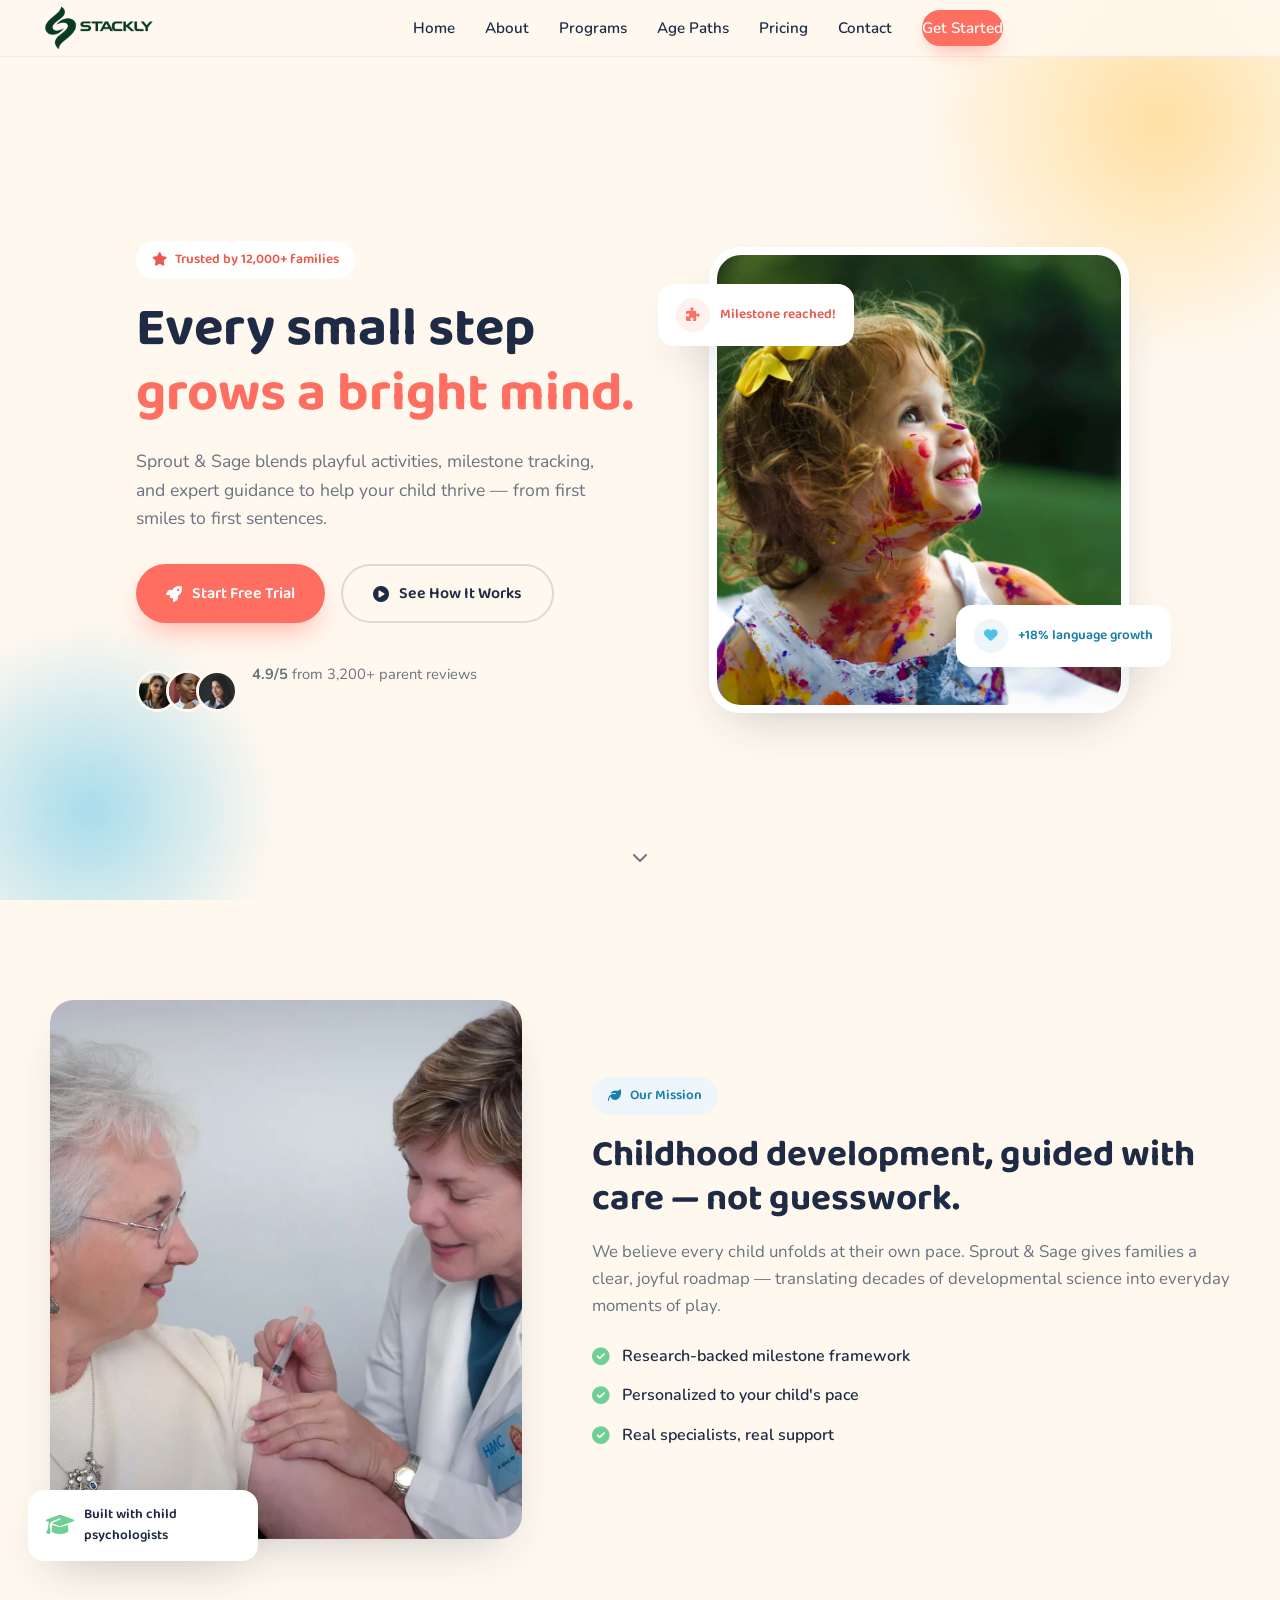
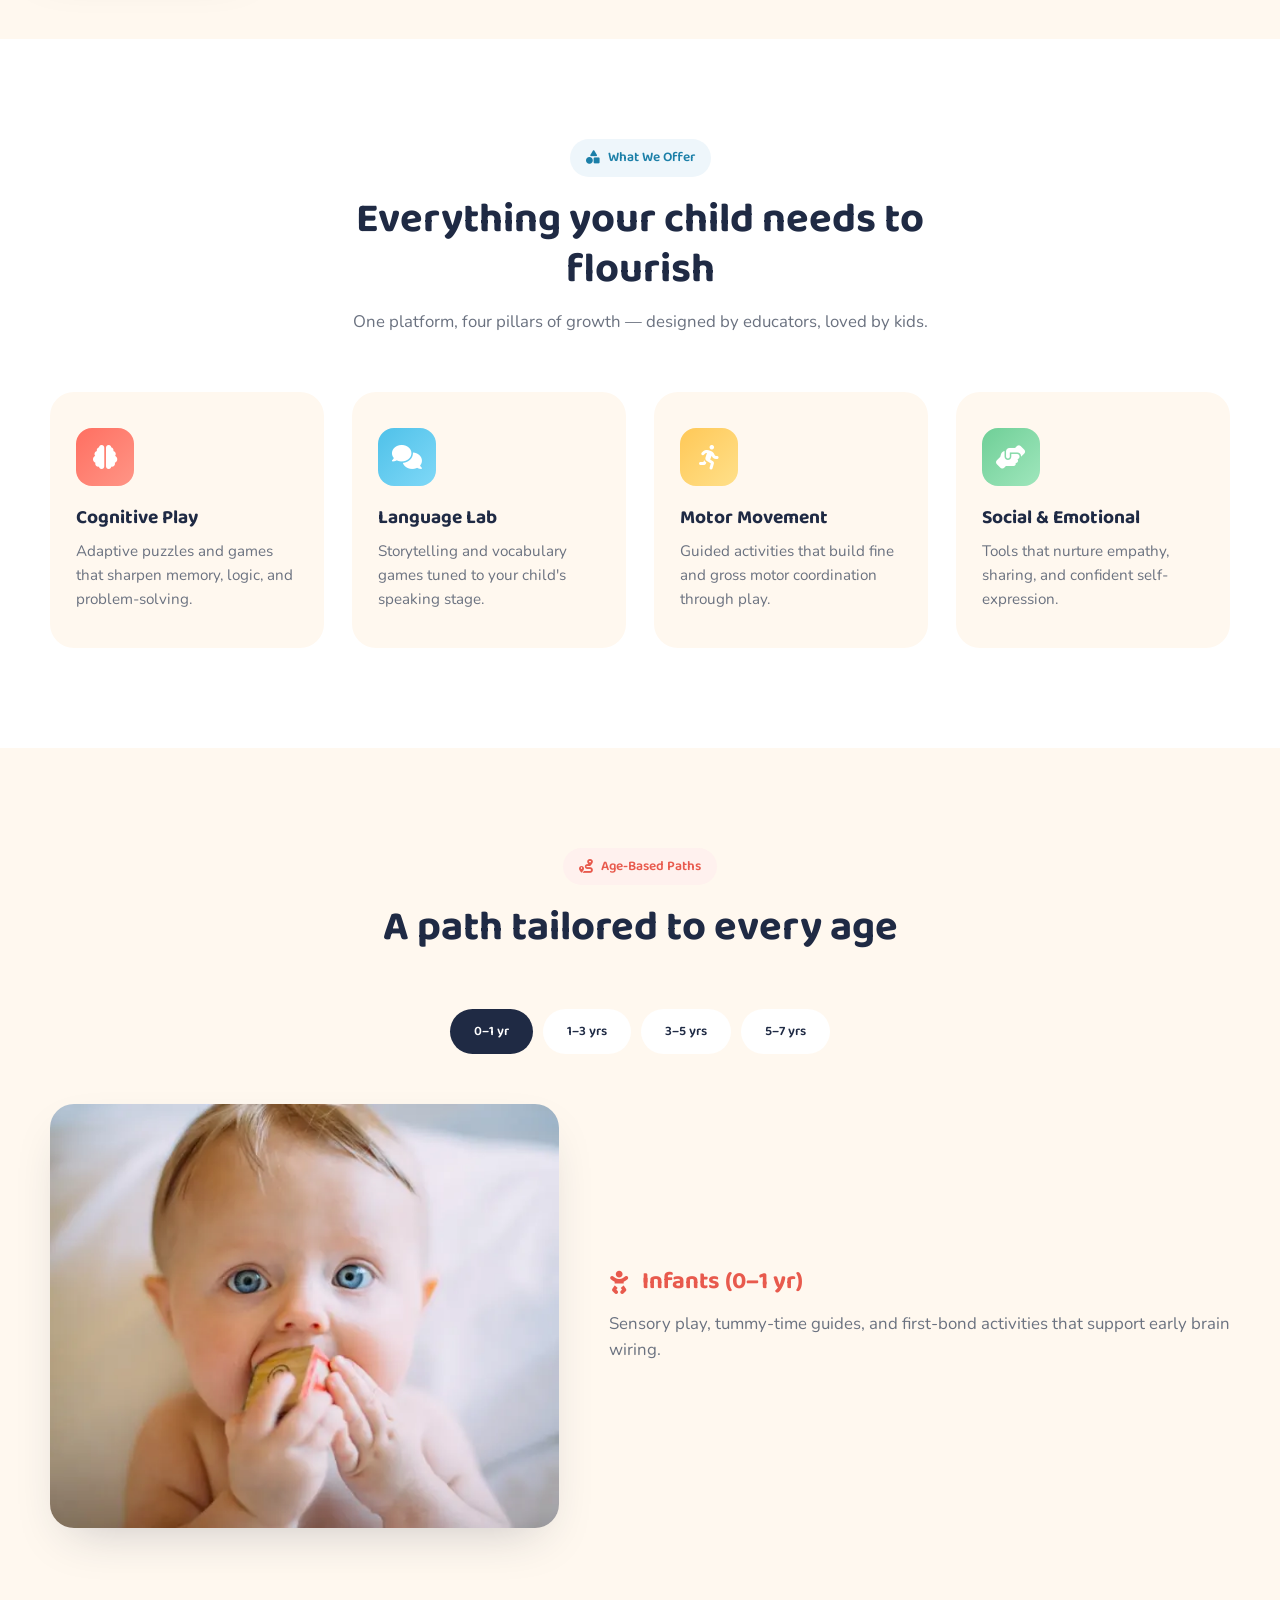
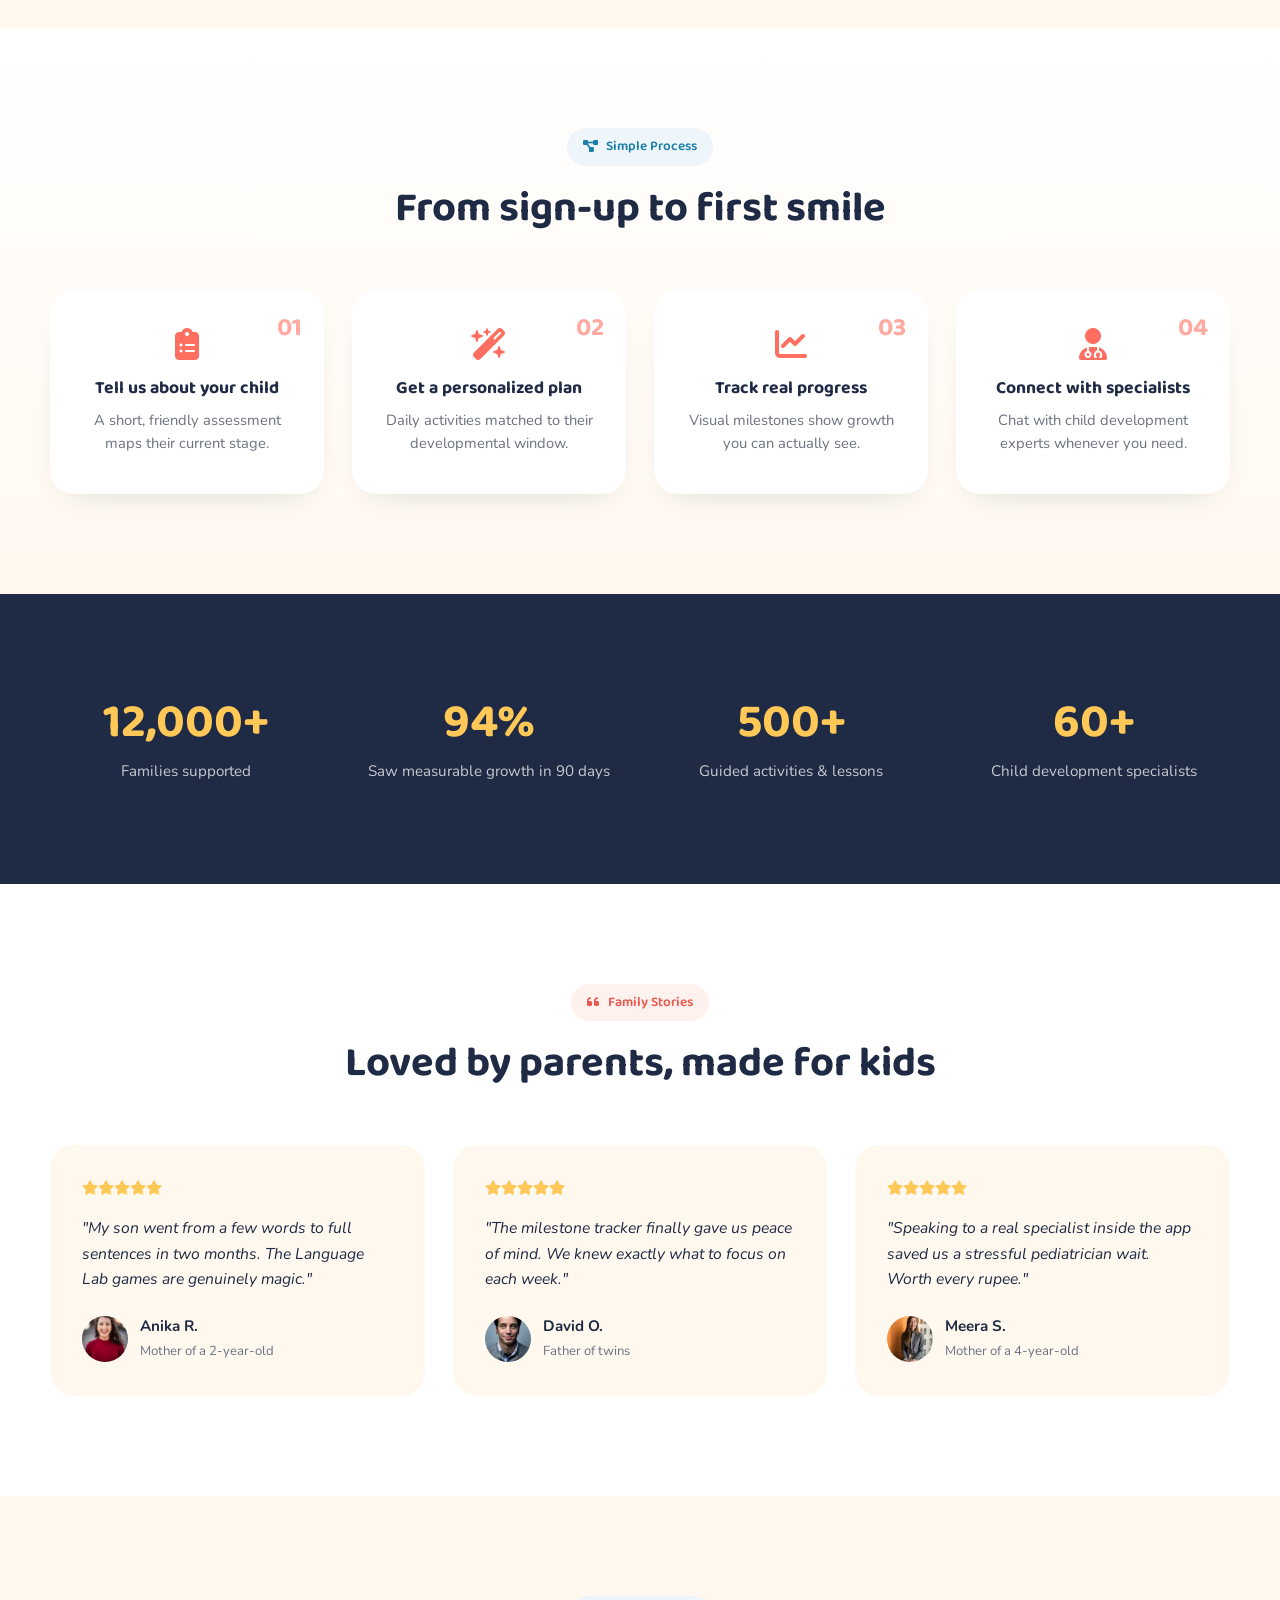
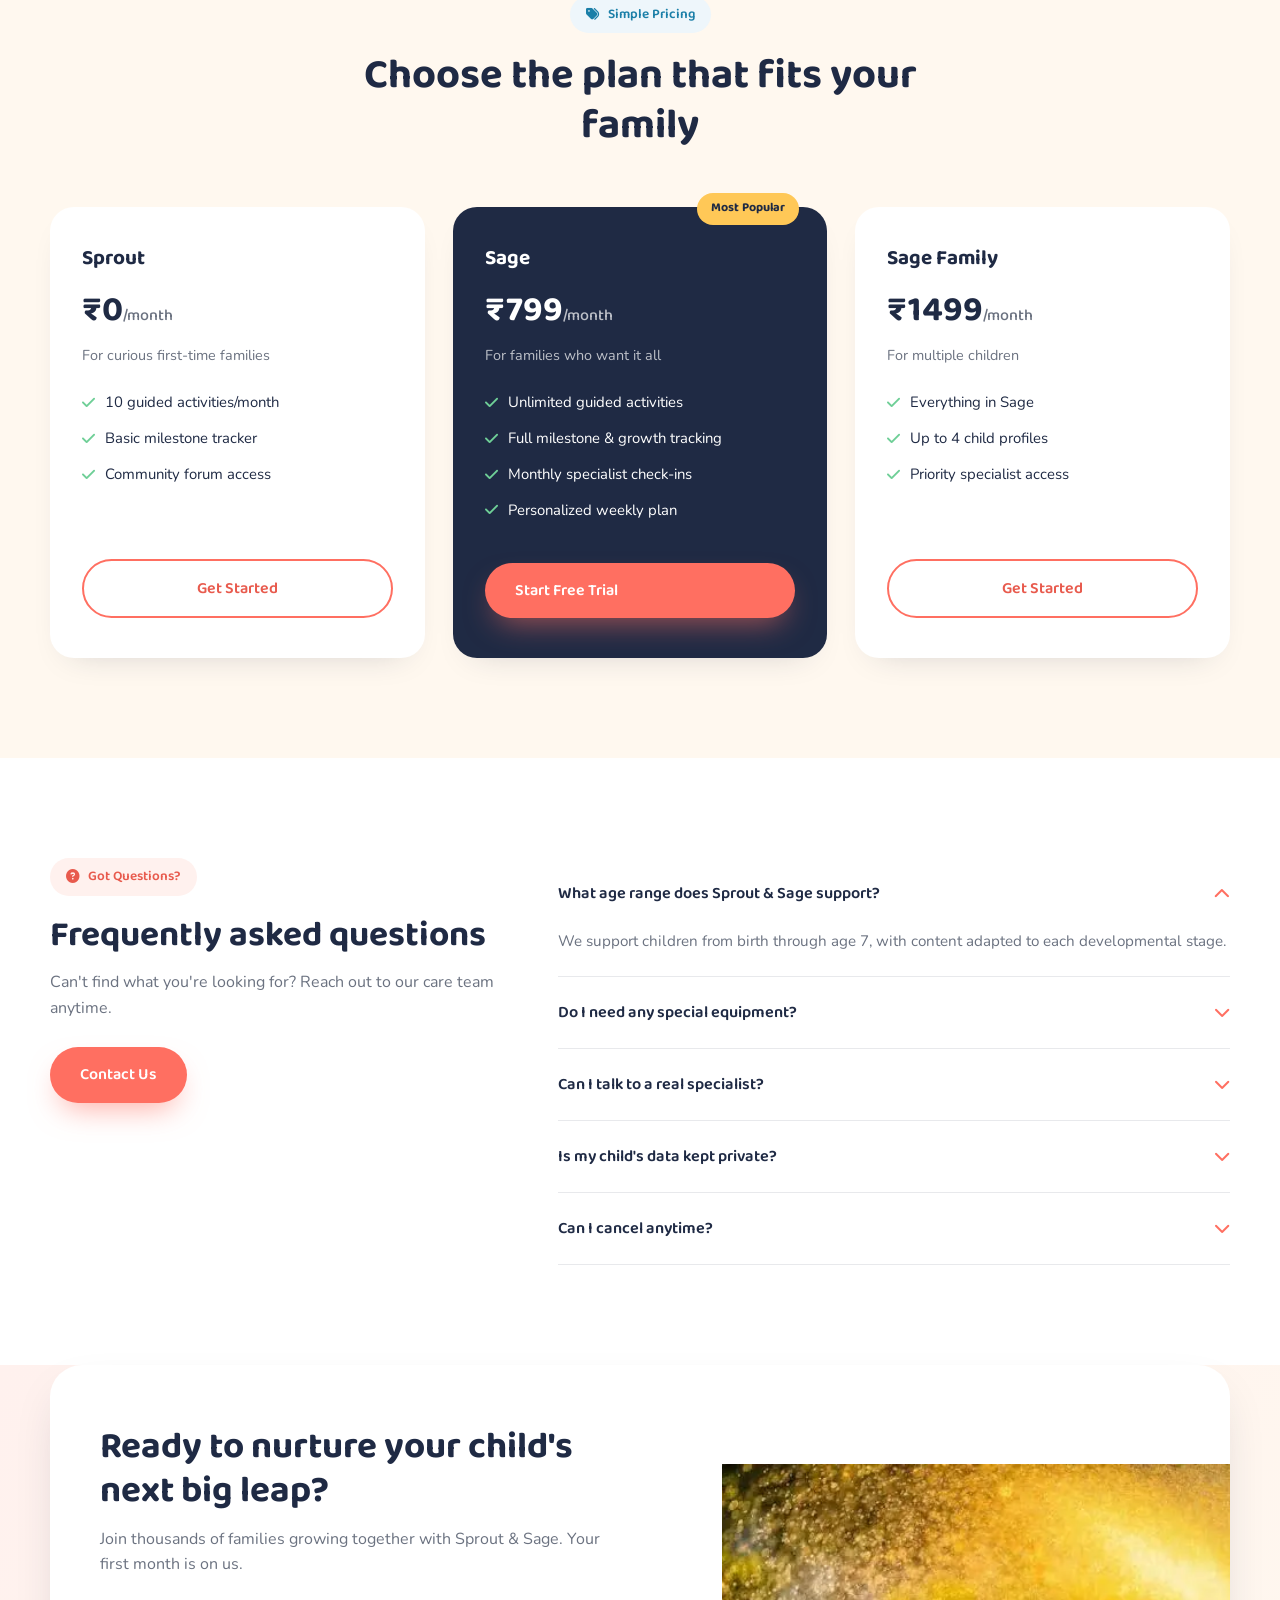
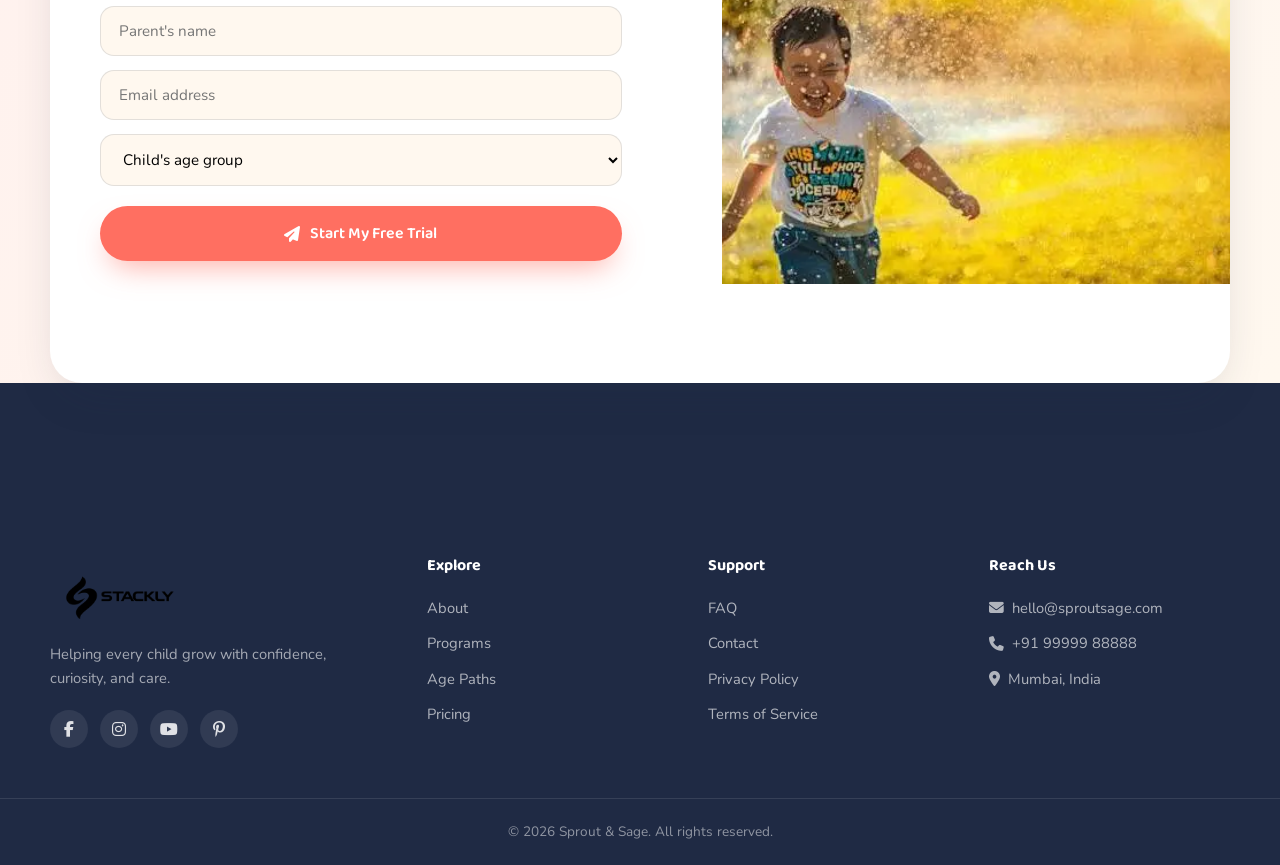
==== index.html @ f56e16c1 "first commit" ====
<!DOCTYPE html>
<html lang="en">
<head>
<meta charset="UTF-8">
<meta name="viewport" content="width=device-width, initial-scale=1.0">
<title>Sprout & Sage | Child Development Platform</title>
<link rel="preconnect" href="https://fonts.googleapis.com">
<link href="https://fonts.googleapis.com/css2?family=Baloo+2:wght@500;600;700;800&family=Nunito:wght@400;500;600;700;800&display=swap" rel="stylesheet">
<link rel="stylesheet" href="https://cdnjs.cloudflare.com/ajax/libs/font-awesome/6.5.1/css/all.min.css">
<link rel="stylesheet" href="style.css">
</head>
<body>

<!-- NAVBAR -->
<header class="navbar" id="navbar">
  <div class="nav-inner">
    <div class="logo">
        <a href="index.html">
            <img src="Assest/stacklylogo (1).webp" alt="Logo">
        </a>
    </div>
    <nav class="nav-links" id="navLinks">
        <a href="index.html">Home</a>
      <a href="about.html">About</a>
      <a href="programs.html">Programs</a>
      <a href="ages.html">Age Paths</a>
      <a href="pricing.html">Pricing</a>
      <a href="contact.html">Contact</a>
      <a href="login.html" class="nav-cta">Get Started</a>
    </nav>
    <button class="hamburger" id="hamburger" aria-label="Toggle menu">
      <span></span><span></span><span></span>
    </button>
  </div>
</header>

<!-- 1. HERO -->
<section class="hero" id="home">
  <div class="hero-blob blob-1"></div>
  <div class="hero-blob blob-2"></div>
  <div class="hero-inner">
    <div class="hero-text" data-animate="fade-up">
      <span class="eyebrow"><i class="fa-solid fa-star"></i> Trusted by 12,000+ families</span>
      <h1>Every small step <br><span class="highlight">grows a bright mind.</span></h1>
      <p>Sprout &amp; Sage blends playful activities, milestone tracking, and expert guidance to help your child thrive — from first smiles to first sentences.</p>
      <div class="hero-actions">
        <a href="contact.html" class="btn btn-primary"><i class="fa-solid fa-rocket"></i> Start Free Trial</a>
        <a href="#how" class="btn btn-ghost"><i class="fa-solid fa-circle-play"></i> See How It Works</a>
      </div>
      <div class="hero-trust">
        <div class="avatars">
          <img src="Assest/child2.webp" alt="Parent">
          <img src="Assest/child3.webp" alt="Parent">
          <img src="Assest/child4.webp" alt="Parent">
        </div>
        <p><strong>4.9/5</strong> from 3,200+ parent reviews</p>
      </div>
    </div>
    <div class="hero-media" data-animate="fade-in">
      <img src="Assest/child1.webp" alt="Child playing and learning" class="hero-img">
      <div class="floating-card card-1"><i class="fa-solid fa-puzzle-piece"></i><span>Milestone reached!</span></div>
      <div class="floating-card card-2"><i class="fa-solid fa-heart"></i><span>+18% language growth</span></div>
    </div>
  </div>
  <div class="scroll-cue"><i class="fa-solid fa-chevron-down"></i></div>
</section>

<!-- 2. ABOUT / MISSION -->
<section class="about" id="about">
  <div class="section-inner about-grid">
    <div class="about-media" data-animate="fade-right">
      <img src="Assest/child5.webp" alt="Caregiver reading with child">
      <div class="about-badge"><i class="fa-solid fa-graduation-cap"></i><span>Built with child psychologists</span></div>
    </div>
    <div class="about-text" data-animate="fade-left">
      <span class="eyebrow eyebrow-dark"><i class="fa-solid fa-leaf"></i> Our Mission</span>
      <h2>Childhood development, guided with care — not guesswork.</h2>
      <p>We believe every child unfolds at their own pace. Sprout &amp; Sage gives families a clear, joyful roadmap — translating decades of developmental science into everyday moments of play.</p>
      <ul class="check-list">
        <li><i class="fa-solid fa-circle-check"></i> Research-backed milestone framework</li>
        <li><i class="fa-solid fa-circle-check"></i> Personalized to your child's pace</li>
        <li><i class="fa-solid fa-circle-check"></i> Real specialists, real support</li>
      </ul>
    </div>
  </div>
</section>

<!-- 3. PROGRAMS / FEATURES -->
<section class="programs" id="programs">
  <div class="section-inner">
    <div class="section-head" data-animate="fade-up">
      <span class="eyebrow eyebrow-dark"><i class="fa-solid fa-shapes"></i> What We Offer</span>
      <h2>Everything your child needs to flourish</h2>
      <p>One platform, four pillars of growth — designed by educators, loved by kids.</p>
    </div>
    <div class="card-grid">
      <article class="feature-card" data-animate="fade-up" data-delay="0">
        <div class="feature-icon icon-coral"><i class="fa-solid fa-brain"></i></div>
        <h3>Cognitive Play</h3>
        <p>Adaptive puzzles and games that sharpen memory, logic, and problem-solving.</p>
      </article>
      <article class="feature-card" data-animate="fade-up" data-delay="1">
        <div class="feature-icon icon-sky"><i class="fa-solid fa-comments"></i></div>
        <h3>Language Lab</h3>
        <p>Storytelling and vocabulary games tuned to your child's speaking stage.</p>
      </article>
      <article class="feature-card" data-animate="fade-up" data-delay="2">
        <div class="feature-icon icon-sun"><i class="fa-solid fa-person-running"></i></div>
        <h3>Motor Movement</h3>
        <p>Guided activities that build fine and gross motor coordination through play.</p>
      </article>
      <article class="feature-card" data-animate="fade-up" data-delay="3">
        <div class="feature-icon icon-mint"><i class="fa-solid fa-handshake-angle"></i></div>
        <h3>Social &amp; Emotional</h3>
        <p>Tools that nurture empathy, sharing, and confident self-expression.</p>
      </article>
    </div>
  </div>
</section>

<!-- 4. AGE PATHS -->
<section class="ages" id="ages">
  <div class="section-inner">
    <div class="section-head" data-animate="fade-up">
      <span class="eyebrow"><i class="fa-solid fa-route"></i> Age-Based Paths</span>
      <h2>A path tailored to every age</h2>
    </div>
    <div class="age-tabs" data-animate="fade-up">
      <button class="age-tab active" data-target="age-1">0–1 yr</button>
      <button class="age-tab" data-target="age-2">1–3 yrs</button>
      <button class="age-tab" data-target="age-3">3–5 yrs</button>
      <button class="age-tab" data-target="age-4">5–7 yrs</button>
    </div>
    <div class="age-panels">
      <div class="age-panel active" id="age-1">
        <img src="Assest/child6.webp" alt="Infant">
        <div>
          <h3><i class="fa-solid fa-baby"></i> Infants (0–1 yr)</h3>
          <p>Sensory play, tummy-time guides, and first-bond activities that support early brain wiring.</p>
        </div>
      </div>
      <div class="age-panel" id="age-2">
        <img src="Assest/child7.webp" alt="Toddler">
        <div>
          <h3><i class="fa-solid fa-shoe-prints"></i> Toddlers (1–3 yrs)</h3>
          <p>Walking, talking, and tantrum-friendly routines that build independence safely.</p>
        </div>
      </div>
      <div class="age-panel" id="age-3">
        <img src="Assest/child8.webp" alt="Preschooler">
        <div>
          <h3><i class="fa-solid fa-palette"></i> Preschool (3–5 yrs)</h3>
          <p>Imagination-driven lessons in counting, letters, and cooperative play.</p>
        </div>
      </div>
      <div class="age-panel" id="age-4">
        <img src="Assest/child9.webp" alt="School age child">
        <div>
          <h3><i class="fa-solid fa-book-open"></i> Early School (5–7 yrs)</h3>
          <p>Reading fluency, early science curiosity, and confident classroom habits.</p>
        </div>
      </div>
    </div>
  </div>
</section>

<!-- 5. HOW IT WORKS -->
<section class="how" id="how">
  <div class="section-inner">
    <div class="section-head" data-animate="fade-up">
      <span class="eyebrow eyebrow-dark"><i class="fa-solid fa-diagram-project"></i> Simple Process</span>
      <h2>From sign-up to first smile</h2>
    </div>
    <div class="steps">
      <div class="step" data-animate="fade-up" data-delay="0">
        <div class="step-num">01</div>
        <i class="fa-solid fa-clipboard-list step-icon"></i>
        <h3>Tell us about your child</h3>
        <p>A short, friendly assessment maps their current stage.</p>
      </div>
      <div class="step" data-animate="fade-up" data-delay="1">
        <div class="step-num">02</div>
        <i class="fa-solid fa-wand-magic-sparkles step-icon"></i>
        <h3>Get a personalized plan</h3>
        <p>Daily activities matched to their developmental window.</p>
      </div>
      <div class="step" data-animate="fade-up" data-delay="2">
        <div class="step-num">03</div>
        <i class="fa-solid fa-chart-line step-icon"></i>
        <h3>Track real progress</h3>
        <p>Visual milestones show growth you can actually see.</p>
      </div>
      <div class="step" data-animate="fade-up" data-delay="3">
        <div class="step-num">04</div>
        <i class="fa-solid fa-user-doctor step-icon"></i>
        <h3>Connect with specialists</h3>
        <p>Chat with child development experts whenever you need.</p>
      </div>
    </div>
  </div>
</section>

<!-- 6. STATS / IMPACT -->
<section class="stats" id="stats">
  <div class="section-inner stats-grid">
    <div class="stat" data-animate="fade-up" data-delay="0">
      <h3><span class="counter" data-count="12000">0</span>+</h3>
      <p>Families supported</p>
    </div>
    <div class="stat" data-animate="fade-up" data-delay="1">
      <h3><span class="counter" data-count="94">0</span>%</h3>
      <p>Saw measurable growth in 90 days</p>
    </div>
    <div class="stat" data-animate="fade-up" data-delay="2">
      <h3><span class="counter" data-count="500">0</span>+</h3>
      <p>Guided activities &amp; lessons</p>
    </div>
    <div class="stat" data-animate="fade-up" data-delay="3">
      <h3><span class="counter" data-count="60">0</span>+</h3>
      <p>Child development specialists</p>
    </div>
  </div>
</section>

<!-- 7. TESTIMONIALS -->
<section class="stories" id="stories">
  <div class="section-inner">
    <div class="section-head" data-animate="fade-up">
      <span class="eyebrow"><i class="fa-solid fa-quote-left"></i> Family Stories</span>
      <h2>Loved by parents, made for kids</h2>
    </div>
    <div class="testimonial-track" data-animate="fade-up">
      <article class="testimonial">
        <div class="stars"><i class="fa-solid fa-star"></i><i class="fa-solid fa-star"></i><i class="fa-solid fa-star"></i><i class="fa-solid fa-star"></i><i class="fa-solid fa-star"></i></div>
        <p>"My son went from a few words to full sentences in two months. The Language Lab games are genuinely magic."</p>
        <div class="testimonial-person">
          <img src="Assest/shop14.webp" alt="Parent">
          <div><strong>Anika R.</strong><span>Mother of a 2-year-old</span></div>
        </div>
      </article>
      <article class="testimonial">
        <div class="stars"><i class="fa-solid fa-star"></i><i class="fa-solid fa-star"></i><i class="fa-solid fa-star"></i><i class="fa-solid fa-star"></i><i class="fa-solid fa-star"></i></div>
        <p>"The milestone tracker finally gave us peace of mind. We knew exactly what to focus on each week."</p>
        <div class="testimonial-person">
          <img src="Assest/shop15.webp" alt="Parent">
          <div><strong>David O.</strong><span>Father of twins</span></div>
        </div>
      </article>
      <article class="testimonial">
        <div class="stars"><i class="fa-solid fa-star"></i><i class="fa-solid fa-star"></i><i class="fa-solid fa-star"></i><i class="fa-solid fa-star"></i><i class="fa-solid fa-star"></i></div>
        <p>"Speaking to a real specialist inside the app saved us a stressful pediatrician wait. Worth every rupee."</p>
        <div class="testimonial-person">
          <img src="Assest/shop25.webp" alt="Parent">
          <div><strong>Meera S.</strong><span>Mother of a 4-year-old</span></div>
        </div>
      </article>
    </div>
  </div>
</section>

<!-- 8. PRICING -->
<section class="pricing" id="pricing">
  <div class="section-inner">
    <div class="section-head" data-animate="fade-up">
      <span class="eyebrow eyebrow-dark"><i class="fa-solid fa-tags"></i> Simple Pricing</span>
      <h2>Choose the plan that fits your family</h2>
    </div>
    <div class="price-grid">
      <div class="price-card" data-animate="fade-up" data-delay="0">
        <h3>Sprout</h3>
        <p class="price">₹0<span>/month</span></p>
        <p class="price-sub">For curious first-time families</p>
        <ul>
          <li><i class="fa-solid fa-check"></i> 10 guided activities/month</li>
          <li><i class="fa-solid fa-check"></i> Basic milestone tracker</li>
          <li><i class="fa-solid fa-check"></i> Community forum access</li>
        </ul>
        <a href="pricing.html" class="btn btn-outline">Get Started</a>
      </div>
      <div class="price-card featured" data-animate="fade-up" data-delay="1">
        <span class="price-tag">Most Popular</span>
        <h3>Sage</h3>
        <p class="price">₹799<span>/month</span></p>
        <p class="price-sub">For families who want it all</p>
        <ul>
          <li><i class="fa-solid fa-check"></i> Unlimited guided activities</li>
          <li><i class="fa-solid fa-check"></i> Full milestone &amp; growth tracking</li>
          <li><i class="fa-solid fa-check"></i> Monthly specialist check-ins</li>
          <li><i class="fa-solid fa-check"></i> Personalized weekly plan</li>
        </ul>
        <a href="pricing.html" class="btn btn-primary">Start Free Trial</a>
      </div>
      <div class="price-card" data-animate="fade-up" data-delay="2">
        <h3>Sage Family</h3>
        <p class="price">₹1499<span>/month</span></p>
        <p class="price-sub">For multiple children</p>
        <ul>
          <li><i class="fa-solid fa-check"></i> Everything in Sage</li>
          <li><i class="fa-solid fa-check"></i> Up to 4 child profiles</li>
          <li><i class="fa-solid fa-check"></i> Priority specialist access</li>
        </ul>
        <a href="pricing.html" class="btn btn-outline">Get Started</a>
      </div>
    </div>
  </div>
</section>

<!-- 9. FAQ -->
<section class="faq" id="faq">
  <div class="section-inner faq-grid">
    <div class="faq-head" data-animate="fade-right">
      <span class="eyebrow"><i class="fa-solid fa-circle-question"></i> Got Questions?</span>
      <h2>Frequently asked questions</h2>
      <p>Can't find what you're looking for? Reach out to our care team anytime.</p>
      <a href="contact.html" class="btn btn-primary">Contact Us</a>
    </div>
    <div class="faq-list" data-animate="fade-left">
      <div class="faq-item active">
        <button class="faq-q">What age range does Sprout &amp; Sage support? <i class="fa-solid fa-chevron-down"></i></button>
        <div class="faq-a"><p>We support children from birth through age 7, with content adapted to each developmental stage.</p></div>
      </div>
      <div class="faq-item">
        <button class="faq-q">Do I need any special equipment? <i class="fa-solid fa-chevron-down"></i></button>
        <div class="faq-a"><p>No. Most activities use everyday household items, with simple instructions provided in-app.</p></div>
      </div>
      <div class="faq-item">
        <button class="faq-q">Can I talk to a real specialist? <i class="fa-solid fa-chevron-down"></i></button>
        <div class="faq-a"><p>Yes — Sage and Sage Family plans include scheduled video check-ins with certified child development specialists.</p></div>
      </div>
      <div class="faq-item">
        <button class="faq-q">Is my child's data kept private? <i class="fa-solid fa-chevron-down"></i></button>
        <div class="faq-a"><p>Absolutely. We never sell data, and all profiles are encrypted and visible only to you.</p></div>
      </div>
      <div class="faq-item">
        <button class="faq-q">Can I cancel anytime? <i class="fa-solid fa-chevron-down"></i></button>
        <div class="faq-a"><p>Yes, plans are month-to-month with no lock-in — cancel in two clicks from your account settings.</p></div>
      </div>
    </div>
  </div>
</section>

<!-- 10. CTA / CONTACT -->
<section class="contact" id="contact">
  <div class="section-inner contact-box" data-animate="fade-up">
    <div class="contact-text">
      <h2>Ready to nurture your child's next big leap?</h2>
      <p>Join thousands of families growing together with Sprout &amp; Sage. Your first month is on us.</p>
      <form class="contact-form" id="contactForm">
        <input type="text" placeholder="Parent's name" required>
        <input type="email" placeholder="Email address" required>
        <select>
          <option>Child's age group</option>
          <option>0–1 year</option>
          <option>1–3 years</option>
          <option>3–5 years</option>
          <option>5–7 years</option>
        </select>
        <button type="submit" class="btn btn-primary"><i class="fa-solid fa-paper-plane"></i> Start My Free Trial</button>
      </form>
      <p class="form-note" id="formNote"></p>
    </div>
    <div class="contact-media">
      <img src="Assest/child10.webp" alt="Happy child">
    </div>
  </div>
</section>

<!-- FOOTER -->
<footer class="footer">
  <div class="section-inner footer-grid">
    <div class="footer-brand">
<div class="logo1">
        <a href="index.html">
            <img src="Assest/stacklylogo (1).webp" alt="Logo1">
        </a>
    </div>
        <p>Helping every child grow with confidence, curiosity, and care.</p>
      <div class="socials">
        <a href="404.html"><i class="fa-brands fa-facebook-f"></i></a>
        <a href="404.html"><i class="fa-brands fa-instagram"></i></a>
        <a href="404.html"><i class="fa-brands fa-youtube"></i></a>
        <a href="404.html"><i class="fa-brands fa-pinterest-p"></i></a>
      </div>
    </div>
    <div class="footer-col">
      <h4>Explore</h4>
      <a href="about.html">About</a>
      <a href="programs.html">Programs</a>
      <a href="ages.html">Age Paths</a>
      <a href="pricing.html">Pricing</a>
    </div>
    <div class="footer-col">
      <h4>Support</h4>
      <a href="contact.html">FAQ</a>
      <a href="contact.html">Contact</a>
      <a href="contact.html">Privacy Policy</a>
      <a href="contact.html">Terms of Service</a>
    </div>
    <div class="footer-col">
      <h4>Reach Us</h4>
      <a href="#"><i class="fa-solid fa-envelope"></i> hello@sproutsage.com</a>
      <a href="#"><i class="fa-solid fa-phone"></i> +91 99999 88888</a>
      <a href="#"><i class="fa-solid fa-location-dot"></i> Mumbai, India</a>
    </div>
  </div>
  <div class="footer-bottom">
    <p>&copy; 2026 Sprout &amp; Sage. All rights reserved.</p>
  </div>
</footer>

<button class="back-to-top" id="backToTop" aria-label="Back to top"><i class="fa-solid fa-arrow-up"></i></button>

<script src="script.js"></script>
</body>
</html>
---- style.css ----
/* ============ TOKENS ============ */
:root{
  --cream:#FFF8EF;
  --navy:#1F2A44;
  --coral:#FF6F61;
  --coral-dark:#E85A4D;
  --sky:#4FC1E9;
  --sun:#FFC857;
  --mint:#6FCF97;
  --white:#ffffff;
  --gray:#6B7280;
  --radius:24px;
  --shadow:0 20px 50px -20px rgba(31,42,68,0.25);
  --ff-display:'Baloo 2', sans-serif;
  --ff-body:'Nunito', sans-serif;
}

*{margin:0;padding:0;box-sizing:border-box;}
html{scroll-behavior:smooth;}
body{
  font-family:var(--ff-body);
  color:var(--navy);
  background:var(--cream);
  overflow-x:hidden;
  line-height:1.6;
}
img{max-width:100%;display:block;}
a{text-decoration:none;color:inherit;}
ul{list-style:none;}
button{font-family:inherit;cursor:pointer;border:none;background:none;}

@media (prefers-reduced-motion: reduce){
  *{animation-duration:0.01ms !important; transition-duration:0.01ms !important;}
}

h1,h2,h3{font-family:var(--ff-display);line-height:1.2;}
.section-inner{max-width:1180px;margin:0 auto;padding:100px 0px;}

.eyebrow{
  display:inline-flex;align-items:center;gap:8px;
  font-family:var(--ff-display);font-weight:600;font-size:0.85rem;
  color:var(--coral-dark);background:#FFF1EE;
  padding:8px 16px;border-radius:50px;margin-bottom:18px;
}
.eyebrow-dark{background:#EEF6FB;color:#1B7FA8;}

.section-head{max-width:640px;margin:0 auto 56px;text-align:center;}
.section-head h2{font-size:clamp(1.8rem,3.5vw,2.6rem);margin-bottom:14px;}
.section-head p{color:var(--gray);font-size:1.05rem;}

/* ============ BUTTONS ============ */
.btn{
  display:inline-flex;align-items:center;gap:10px;
  font-family:var(--ff-display);font-weight:600;font-size:1rem;
  padding:15px 30px;border-radius:50px;
  transition:transform .35s cubic-bezier(.34,1.56,.64,1), box-shadow .35s ease, background .3s ease;
  white-space:nowrap;
}
.btn-primary{background:var(--coral);color:#fff;box-shadow:0 14px 30px -10px rgba(255,111,97,0.6);}
.btn-primary:hover{transform:translateY(-4px) scale(1.03);box-shadow:0 18px 36px -8px rgba(255,111,97,0.7);}
.btn-ghost{background:transparent;color:var(--navy);border:2px solid rgba(31,42,68,0.15);}
.btn-ghost:hover{border-color:var(--navy);transform:translateY(-4px);}
.btn-outline{display:flex;justify-content:center;background:transparent;border:2px solid var(--coral);color:var(--coral-dark);width:100%;margin-top:10px;}
.btn-outline:hover{background:var(--coral);color:#fff;transform:translateY(-3px);}

/* ============ NAVBAR ============ */
.navbar{
  position:fixed;top:0;left:0;right:0;z-index:1000;
  background:rgba(255,248,239,0.85);backdrop-filter:blur(14px);
  border-bottom:1px solid rgba(31,42,68,0.06);
  transition:box-shadow .3s ease;
}
.navbar.scrolled{box-shadow:0 10px 30px -20px rgba(31,42,68,0.4);}
.nav-inner{
  max-width:1320px;margin:0 auto;padding:8px 32px;
  display:grid;grid-template-columns:auto 1fr auto;align-items:center;gap:24px;
}
.logo{display:flex;align-items:center;height: 40px;}
.logo img{
height: 90px;
  max-width:220px;
  width:auto;
  object-fit:contain;
  transition:transform .35s var(--ease);
  /* Recolors the logo toward the brand forest green (#1F3A2E) so it's visible on the cream background */
  filter:brightness(0) saturate(100%) invert(14%) sepia(43%) saturate(1196%) hue-rotate(108deg) brightness(94%) contrast(94%);
}
.logo a{display:inline-flex;align-items:center;}
.logo:hover img{transform:scale(1.06);}


.nav-links{display:flex;align-items:center;justify-content:center;gap:30px;justify-self:center;}
.nav-links a{
  font-weight:600;font-size:0.95rem;color:var(--navy);position:relative;padding:6px 0;
  transition:color .25s ease;
}
.nav-links a:not(.nav-cta)::after{
  content:'';position:absolute;left:0;bottom:0;height:2px;width:0;background:var(--coral);
  transition:width .3s ease;
}
.nav-links a:not(.nav-cta):hover::after{width:100%;}
.nav-links a:not(.nav-cta):hover{color:var(--coral-dark);}
.nav-cta{background:var(--coral);color:#fff !important;padding:10px 22px;border-radius:50px;
  box-shadow:0 10px 20px -8px rgba(255,111,97,0.6); transition:transform .3s ease;}
.nav-cta:hover{transform:translateY(-3px);}

.hamburger{display:none;flex-direction:column;gap:5px;width:32px;z-index:1001;}
.hamburger span{display:block;height:3px;width:100%;background:var(--navy);border-radius:3px;transition:all .35s ease;}
.hamburger.active span:nth-child(1){transform:translateY(8px) rotate(45deg);}
.hamburger.active span:nth-child(2){opacity:0;}
.hamburger.active span:nth-child(3){transform:translateY(-8px) rotate(-45deg);}

/* ============ HERO ============ */
.hero{
  position:relative;min-height:100vh;display:flex;align-items:center;
  padding:140px 32px 80px;overflow:hidden;
}
.hero-blob{
  position:absolute;border-radius:50%;filter:blur(10px);opacity:.5;z-index:0;
  animation:float 9s ease-in-out infinite;
}
.blob-1{width:480px;height:480px;background:radial-gradient(circle,var(--sun),transparent 70%);top:-120px;right:-120px;}
.blob-2{width:380px;height:380px;background:radial-gradient(circle,var(--sky),transparent 70%);bottom:-100px;left:-100px;animation-delay:-4s;}
@keyframes float{0%,100%{transform:translateY(0) translateX(0);}50%{transform:translateY(-30px) translateX(20px);}}

.hero-inner{
  max-width:1180px;margin:0 auto;position:relative;z-index:1;
  display:grid;grid-template-columns:1.05fr 0.95fr;gap:60px;align-items:center;
}
.hero-text .eyebrow{background:#fff;box-shadow:var(--shadow);}
.hero-text h1{font-size:clamp(2.3rem,5vw,3.4rem);margin-bottom:20px;color:var(--navy);}
.hero-text .highlight{color:var(--coral);position:relative;}
.hero-text p{font-size:1.1rem;color:var(--gray);max-width:480px;margin-bottom:32px;}
.hero-actions{display:flex;gap:16px;flex-wrap:wrap;margin-bottom:40px;}

.hero-trust{display:flex;align-items:center;gap:14px;}
.avatars{display:flex;}
.avatars img{
  width:42px;height:42px;border-radius:50%;border:3px solid var(--cream);
  object-fit:cover;margin-left:-12px;
}
.avatars img:first-child{margin-left:0;}
.hero-trust p{font-size:0.92rem;color:var(--gray);}

.hero-media{position:relative;display:flex;justify-content:center;}
.hero-img{
  width:100%;max-width:420px;aspect-ratio:9/10;object-fit:cover;
  border-radius:32px; box-shadow:var(--shadow);
  border:8px solid #fff;
}
.floating-card{
  position:absolute;background:#fff;padding:14px 18px;border-radius:16px;
  box-shadow:var(--shadow);display:flex;align-items:center;gap:10px;
  font-family:var(--ff-display);font-weight:600;font-size:0.85rem;
  animation:floatCard 5s ease-in-out infinite;
}
.card-1{top:8%;left:-8%;color:var(--coral-dark);}
.card-1 i{background:#FFF1EE;color:var(--coral);padding:10px;border-radius:50%;}
.card-2{bottom:10%;right:-6%;color:#1B7FA8;animation-delay:-2.5s;}
.card-2 i{background:#EEF6FB;color:var(--sky);padding:10px;border-radius:50%;}
@keyframes floatCard{0%,100%{transform:translateY(0);}50%{transform:translateY(-14px);}}

.scroll-cue{
  position:absolute;bottom:28px;left:50%;transform:translateX(-50%);
  color:var(--gray);animation:bounce 2s infinite;z-index:1;
}
@keyframes bounce{0%,100%{transform:translate(-50%,0);}50%{transform:translate(-50%,8px);}}

/* ============ ABOUT ============ */
.about-grid{display:grid;grid-template-columns:0.85fr 1.15fr;gap:70px;align-items:center;}
.about-media{position:relative;}
.about-media img{border-radius:var(--radius);box-shadow:var(--shadow);width:100%;object-fit:cover;aspect-ratio:7/8;}
.about-badge{
  position:absolute;bottom:-22px;left:-22px;background:#fff;border-radius:16px;
  padding:14px 18px;box-shadow:var(--shadow);display:flex;align-items:center;gap:10px;
  font-family:var(--ff-display);font-weight:600;font-size:0.85rem;max-width:230px;
}
.about-badge i{color:var(--mint);font-size:1.4rem;}
.about-text h2{font-size:clamp(1.7rem,3vw,2.3rem);margin-bottom:18px;}
.about-text p{color:var(--gray);margin-bottom:24px;font-size:1.05rem;}
.check-list li{display:flex;align-items:center;gap:12px;margin-bottom:14px;font-weight:600;}
.check-list i{color:var(--mint);font-size:1.1rem;}

/* ============ PROGRAMS ============ */
.programs{background:#fff;}
.card-grid{display:grid;grid-template-columns:repeat(4,1fr);gap:28px;}
.feature-card{
  background:var(--cream);border-radius:var(--radius);padding:36px 26px;
  transition:transform .4s ease, box-shadow .4s ease;
}
.feature-card:hover{transform:translateY(-10px);box-shadow:var(--shadow);}
.feature-icon{
  width:58px;height:58px;border-radius:16px;display:flex;align-items:center;justify-content:center;
  font-size:1.5rem;margin-bottom:20px;color:#fff;
}
.icon-coral{background:linear-gradient(135deg,var(--coral),#FF9586);}
.icon-sky{background:linear-gradient(135deg,var(--sky),#7FD8F7);}
.icon-sun{background:linear-gradient(135deg,var(--sun),#FFE08A);}
.icon-mint{background:linear-gradient(135deg,var(--mint),#9FE6BC);}
.feature-card h3{font-size:1.2rem;margin-bottom:10px;}
.feature-card p{color:var(--gray);font-size:0.95rem;}

/* ============ AGE PATHS ============ */
.age-tabs{display:flex;justify-content:center;gap:10px;margin-bottom:50px;flex-wrap:wrap;}
.age-tab{
  font-family:var(--ff-display);font-weight:600;padding:12px 24px;border-radius:50px;
  background:#fff;color:var(--navy);transition:all .3s ease;
}
.age-tab.active{background:var(--navy);color:#fff;}
.age-panel{
  display:none;grid-template-columns:0.9fr 1.1fr;gap:50px;align-items:center;
}
.age-panel.active{display:grid;animation:fadeIn .5s ease;}
@keyframes fadeIn{from{opacity:0;transform:translateY(16px);}to{opacity:1;transform:translateY(0);}}
.age-panel img{border-radius:var(--radius);box-shadow:var(--shadow);aspect-ratio:6/5;object-fit:cover;width:100%;}
.age-panel h3{font-size:1.5rem;margin-bottom:14px;display:flex;align-items:center;gap:12px;color:var(--coral-dark);}
.age-panel p{color:var(--gray);font-size:1.05rem;}

/* ============ HOW IT WORKS ============ */
.how{background:linear-gradient(180deg,#fff, var(--cream));}
.steps{display:grid;grid-template-columns:repeat(4,1fr);gap:28px;}
.step{
  position:relative;background:#fff;border-radius:var(--radius);padding:38px 26px;
  text-align:center;box-shadow:0 14px 34px -22px rgba(31,42,68,0.25);
  transition:transform .4s ease;
}
.step:hover{transform:translateY(-8px);}
.step-num{
  position:absolute;top:18px;right:22px;font-family:var(--ff-display);
  font-weight:700;font-size:1.6rem;color:rgba(255, 111, 97,0.6);
}
.step-icon{font-size:2rem;color:var(--coral);margin-bottom:18px;display:block;}
.step h3{font-size:1.1rem;margin-bottom:10px;}
.step p{color:var(--gray);font-size:0.92rem;}

/* ============ STATS ============ */
.stats{background:var(--navy);color:#fff;}
.stats-grid{display:grid;grid-template-columns:repeat(4,1fr);gap:30px;text-align:center;}
.stat h3{font-size:clamp(2.2rem,4vw,3rem);color:var(--sun);margin-bottom:8px;}
.stat p{color:rgba(255,255,255,0.75);font-size:0.95rem;}

/* ============ TESTIMONIALS ============ */
.stories{background:#fff;}
.testimonial-track{display:grid;grid-template-columns:repeat(3,1fr);gap:28px;}
.testimonial{
  background:var(--cream);border-radius:var(--radius);padding:32px;
  transition:transform .4s ease, box-shadow .4s ease;
}
.testimonial:hover{transform:translateY(-8px);box-shadow:var(--shadow);}
.stars{color:var(--sun);margin-bottom:16px;font-size:0.9rem;}
.testimonial p{font-style:italic;color:var(--navy);margin-bottom:22px;font-size:0.98rem;}
.testimonial-person{display:flex;align-items:center;gap:12px;}
.testimonial-person img{width:46px;height:46px;border-radius:50%;object-fit:cover;}
.testimonial-person strong{display:block;font-size:0.95rem;}
.testimonial-person span{color:var(--gray);font-size:0.82rem;}

/* ============ PRICING ============ */
.pricing{background:var(--cream);}
.price-grid{display:grid;grid-template-columns:repeat(3,1fr);gap:28px;align-items:stretch;}
.price-card{
  background:#fff;border-radius:var(--radius);padding:40px 32px;position:relative;
  display:flex;flex-direction:column;box-shadow:0 14px 34px -22px rgba(31,42,68,0.25);
  transition:transform .4s ease;
}
.price-card:hover{transform:translateY(-8px);}
.price-card.featured{background:var(--navy);color:#fff;transform:scale(1.03);}
.price-card.featured:hover{transform:scale(1.03) translateY(-8px);}
.price-tag{
  position:absolute;top:-14px;right:28px;background:var(--sun);color:var(--navy);
  font-family:var(--ff-display);font-weight:700;font-size:0.78rem;padding:6px 14px;border-radius:50px;
}
.price-card h3{font-size:1.3rem;margin-bottom:10px;}
.price{font-family:var(--ff-display);font-size:2.2rem;font-weight:700;margin-bottom:6px;}
.price span{font-size:1rem;font-weight:500;color:var(--gray);}
.price-card.featured .price span{color:rgba(255,255,255,0.7);}
.price-sub{color:var(--gray);font-size:0.9rem;margin-bottom:24px;}
.price-card.featured .price-sub{color:rgba(255,255,255,0.7);}
.price-card ul{margin-bottom:28px;flex:1;}
.price-card li{display:flex;align-items:center;gap:10px;margin-bottom:12px;font-size:0.93rem;}
.price-card li i{color:var(--mint);}

/* ============ FAQ ============ */
.faq{background:#fff;}
.faq-grid{display:grid;grid-template-columns:0.8fr 1.2fr;gap:60px;}
.faq-head h2{font-size:clamp(1.7rem,3vw,2.2rem);margin-bottom:14px;}
.faq-head p{color:var(--gray);margin-bottom:26px;}
.faq-item{border-bottom:1px solid rgba(31,42,68,0.1);}
.faq-q{
  width:100%;display:flex;justify-content:space-between;align-items:center;
  padding:22px 0;font-family:var(--ff-display);font-weight:600;font-size:1.02rem;color:var(--navy);
  text-align:left;
}
.faq-q i{transition:transform .3s ease;color:var(--coral);}
.faq-item.active .faq-q i{transform:rotate(180deg);}
.faq-a{max-height:0;overflow:hidden;transition:max-height .35s ease, padding .35s ease;}
.faq-item.active .faq-a{max-height:200px;padding-bottom:22px;}
.faq-a p{color:var(--gray);font-size:0.95rem;}

/* ============ CONTACT ============ */
.contact{background:linear-gradient(135deg,#FFF1EE,var(--cream));}
.contact-box{
  display:grid;grid-template-columns:1.1fr 0.9fr;gap:50px;align-items:center;
  background:#fff;border-radius:32px;box-shadow:var(--shadow);overflow:hidden;
  padding:0 !important;
}
.contact-text{padding:60px 50px;}
.contact-text h2{font-size:clamp(1.7rem,3vw,2.3rem);margin-bottom:14px;}
.contact-text p{color:var(--gray);margin-bottom:28px;}
.contact-form{display:flex;flex-direction:column;gap:14px;}
.contact-form input,.contact-form select{
  padding:14px 18px;border-radius:14px;border:1.5px solid rgba(31,42,68,0.12);
  font-family:var(--ff-body);font-size:0.95rem;background:var(--cream);
  transition:border-color .3s ease;
}
.contact-form input:focus,.contact-form select:focus{outline:none;border-color:var(--coral);}
.contact-form button{margin-top:6px;justify-content:center;}
.form-note{margin-top:14px;color:var(--mint);font-weight:700;font-size:0.9rem;min-height:20px;}
.contact-media img{width:100%;height:100%;object-fit:cover;min-height:420px;}

/* ============ FOOTER ============ */
.logo1 img{
    width:140px;
    height:90px;
    object-fit:contain;
    filter: brightness(0);
}

.footer{background:var(--navy);color:rgba(255,255,255,0.85);padding-top:70px;}
.footer-grid{display:grid;grid-template-columns:1.4fr 1fr 1fr 1fr;gap:40px;padding-bottom:50px;}
.footer .logo{color:#fff;margin-bottom:14px;}
.footer-brand p{color:rgba(255,255,255,0.6);font-size:0.92rem;margin-bottom:20px;max-width:280px;}
.socials{display:flex;gap:12px;}
.socials a{
  width:38px;height:38px;border-radius:50%;background:rgba(255,255,255,0.08);
  display:flex;align-items:center;justify-content:center;transition:all .3s ease;
}
.socials a:hover{background:var(--coral);transform:translateY(-4px);}
.footer-col h4{font-family:var(--ff-display);font-size:1rem;margin-bottom:18px;color:#fff;}
.footer-col a{display:flex;align-items:center;gap:8px;color:rgba(255,255,255,0.65);font-size:0.92rem;margin-bottom:12px;transition:color .25s ease;}
.footer-col a:hover{color:var(--sun);}
.footer-bottom{
  border-top:1px solid rgba(255,255,255,0.1);padding:22px 32px;text-align:center;
  font-size:0.85rem;color:rgba(255,255,255,0.5);
}

/* ============ BACK TO TOP ============ */
.back-to-top{
  position:fixed;bottom:28px;right:28px;width:48px;height:48px;border-radius:50%;
  background:var(--coral);color:#fff;display:flex;align-items:center;justify-content:center;
  box-shadow:var(--shadow);opacity:0;pointer-events:none;transform:translateY(20px);
  transition:all .35s ease;z-index:999;
}
.back-to-top.show{opacity:1;pointer-events:auto;transform:translateY(0);}
.back-to-top:hover{transform:translateY(-4px);}

/* ============ SCROLL ANIMATIONS ============ */
[data-animate]{opacity:0;transition:opacity .8s ease, transform .8s ease;}
[data-animate="fade-up"]{transform:translateY(40px);}
[data-animate="fade-in"]{transform:scale(0.95);}
[data-animate="fade-left"]{transform:translateX(40px);}
[data-animate="fade-right"]{transform:translateX(-40px);}
[data-animate].in-view{opacity:1;transform:translate(0,0) scale(1);}
[data-delay="0"]{transition-delay:0s;}
[data-delay="1"]{transition-delay:.12s;}
[data-delay="2"]{transition-delay:.24s;}
[data-delay="3"]{transition-delay:.36s;}

/* ============ RESPONSIVE ============ */
@media (max-width:1024px){
  .card-grid{grid-template-columns:repeat(2,1fr);}
  .steps{grid-template-columns:repeat(2,1fr);}
  .testimonial-track{grid-template-columns:1fr;}
  .price-grid{grid-template-columns:1fr;}
  .stats-grid{grid-template-columns:repeat(2,1fr);gap:40px;}
  .about-grid,.faq-grid{grid-template-columns:1fr;}
  .about-media{max-width:420px;margin:0 auto 30px;}
  .hero-inner{grid-template-columns:1fr;text-align:center;}
  .hero-text p{margin-left:auto;margin-right:auto;}
  .hero-actions,.hero-trust{justify-content:center;}
  .hero-media{margin-top:40px;order:-1;}
  .contact-box{grid-template-columns:1fr;}
  .contact-media{display:none;}
}

@media (max-width:860px){
  .nav-inner{grid-template-columns:auto auto;justify-content:space-between;}
  .nav-links{
    position:fixed;top:0;right:-100%;height:100vh;width:78%;max-width:340px;
    background:#fff;flex-direction:column;justify-content:center;align-items:flex-start;
    padding:40px;gap:26px;transition:right .4s ease;box-shadow:-10px 0 40px rgba(0,0,0,0.15);
  }
  .nav-links.active{right:0;}
  .nav-cta{margin-top:10px;}
  .hamburger{display:flex;}
  .logo img{width:170px;height:62px;}
  .age-panel{grid-template-columns:1fr;text-align:center;}
  .age-panel img{max-width:380px;margin:0 auto;}
}

@media (max-width:640px){
  .section-inner{padding:70px 22px;}
  .card-grid{grid-template-columns:1fr;}
  .steps{grid-template-columns:1fr;}
  .stats-grid{grid-template-columns:1fr;gap:34px;}
  .footer-grid{grid-template-columns:1fr;gap:30px;}
  .hero{padding-top:120px;}
  .floating-card{display:none;}
  .contact-text{padding:40px 26px;}
  .age-tabs{gap:8px;}
  .age-tab{padding:10px 16px;font-size:0.85rem;}
}
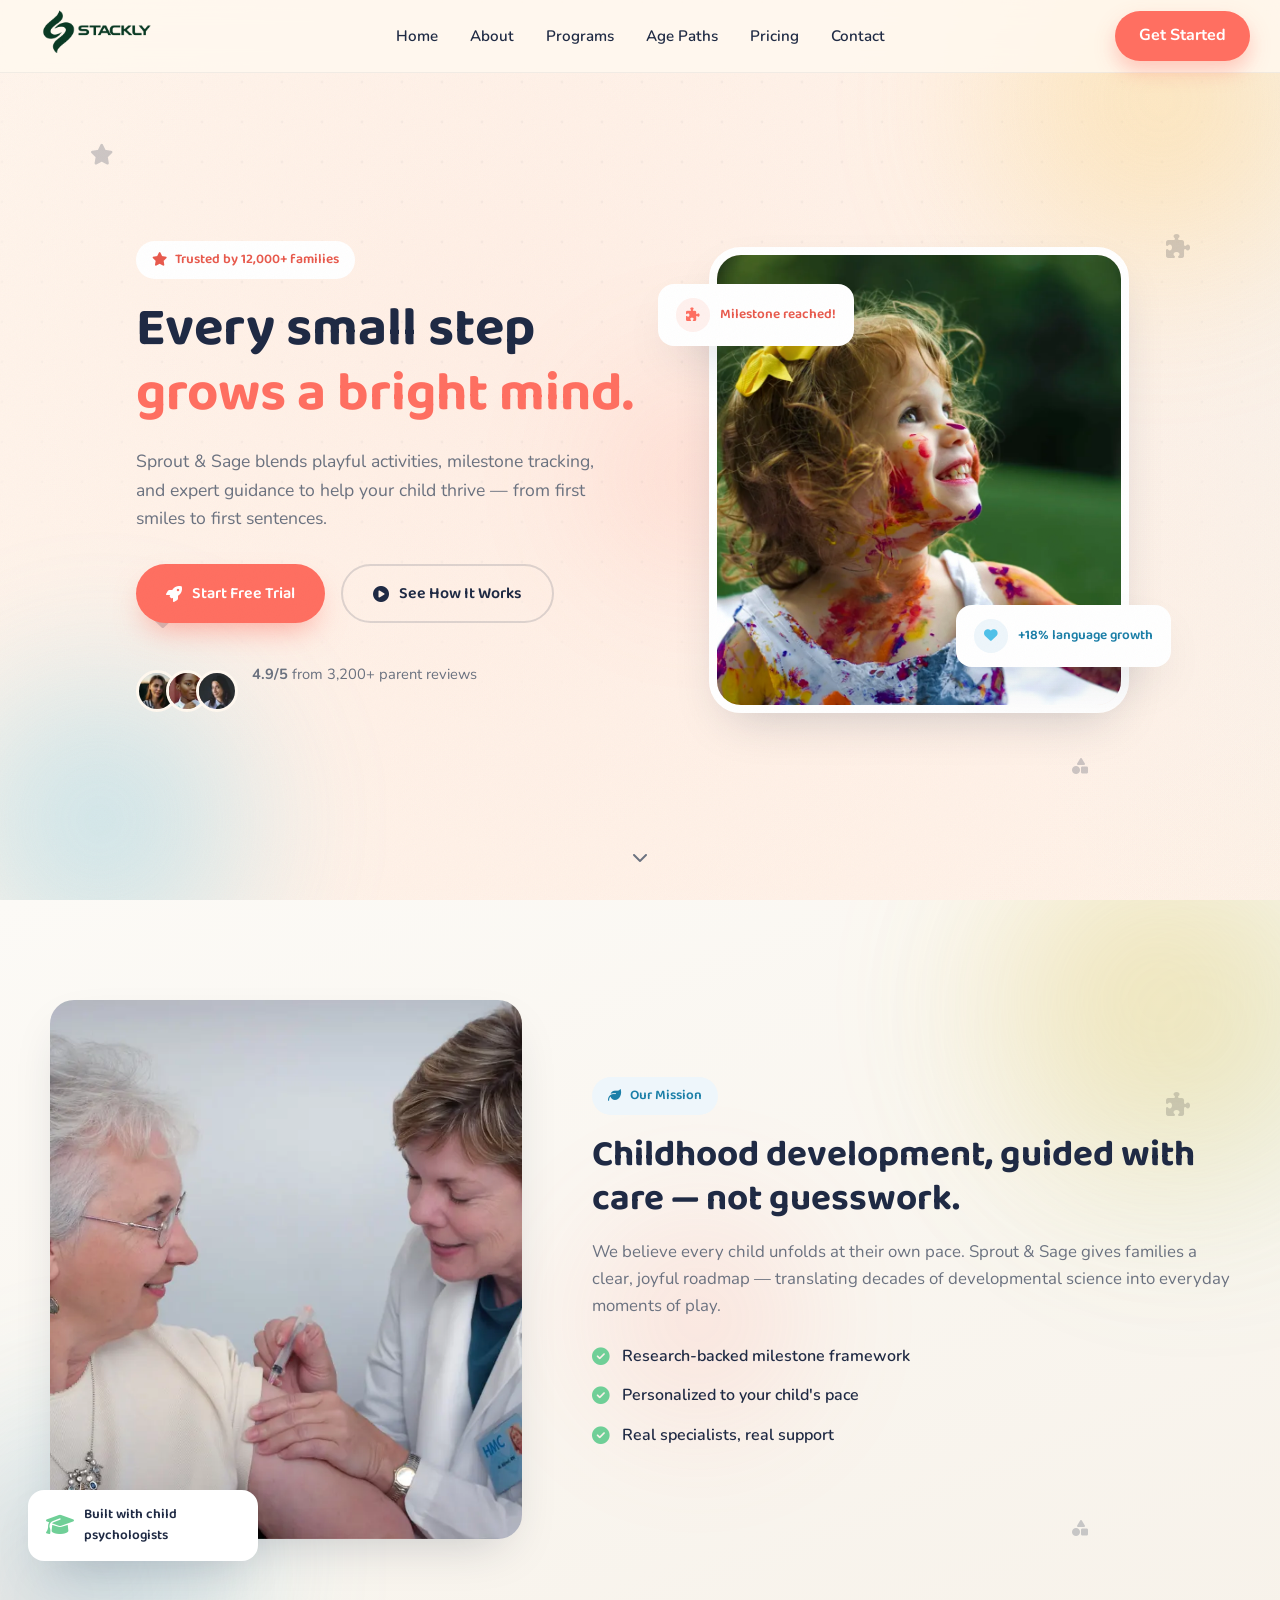
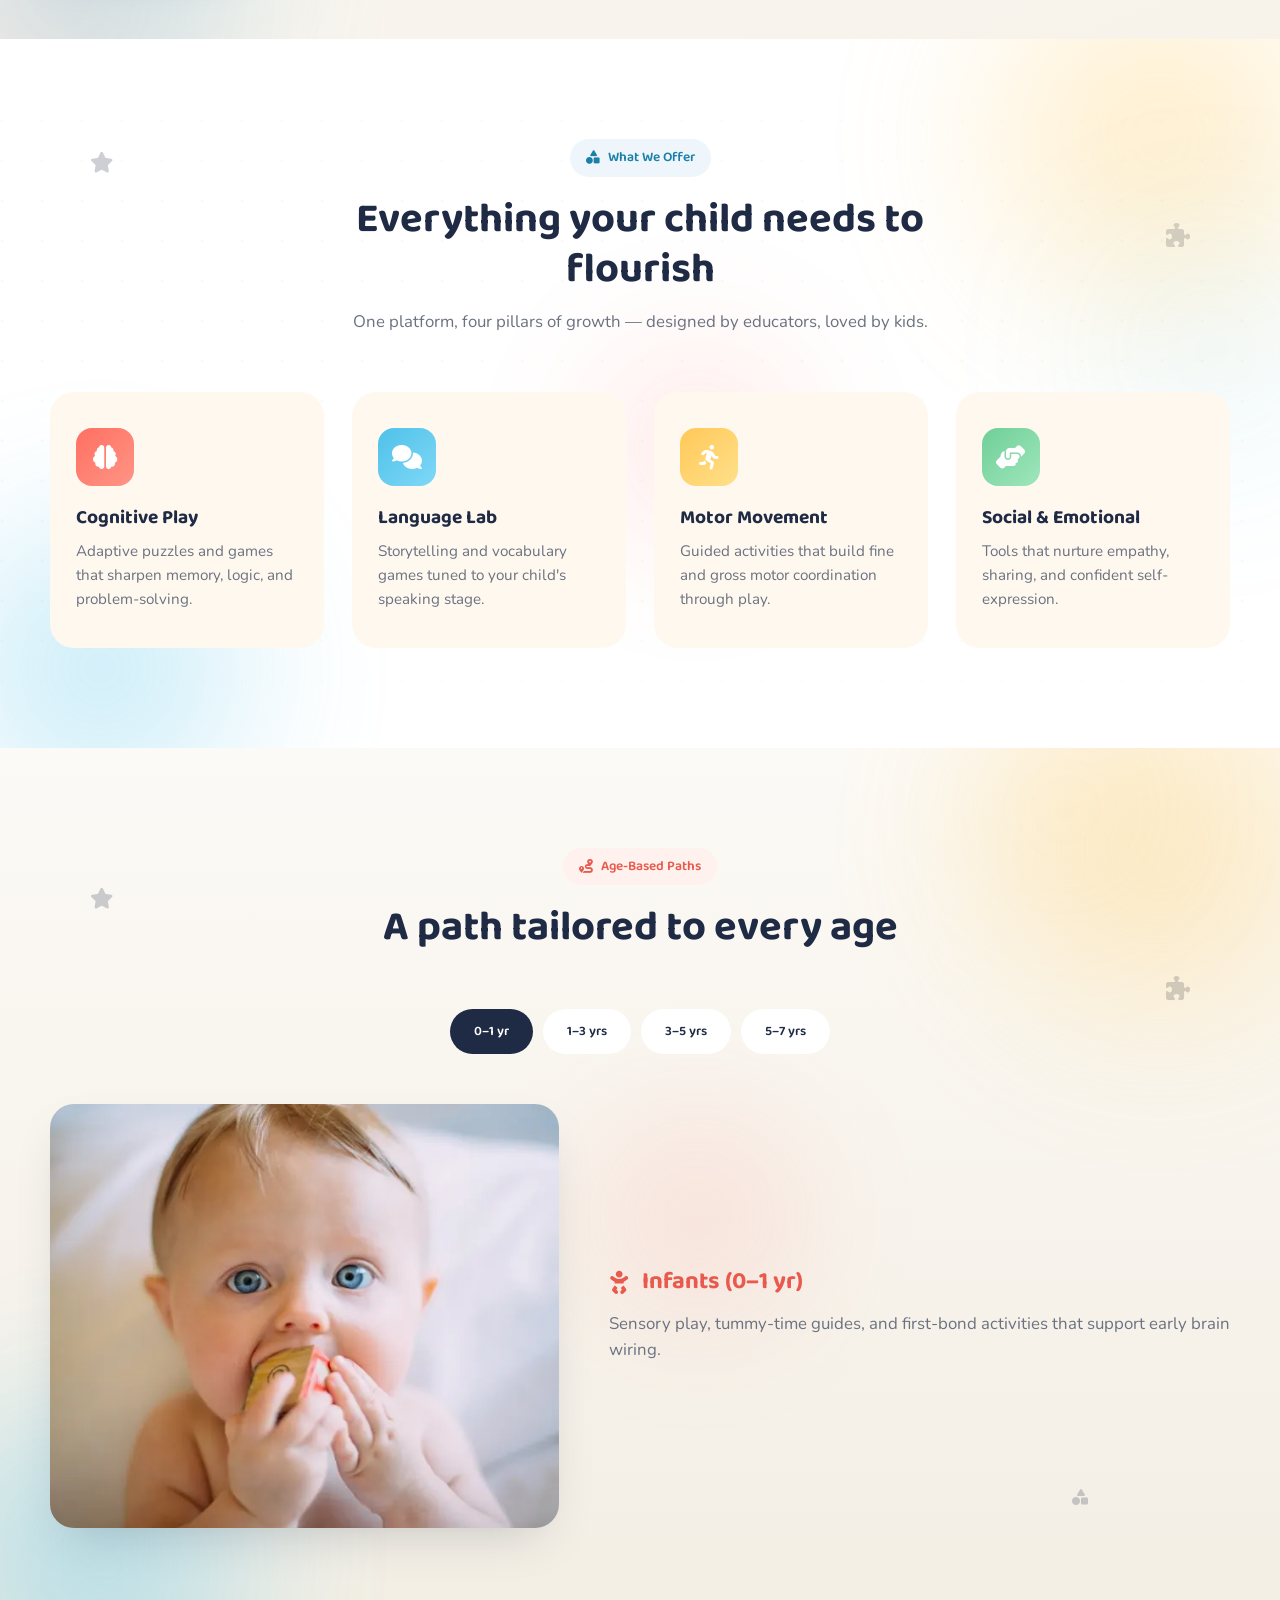
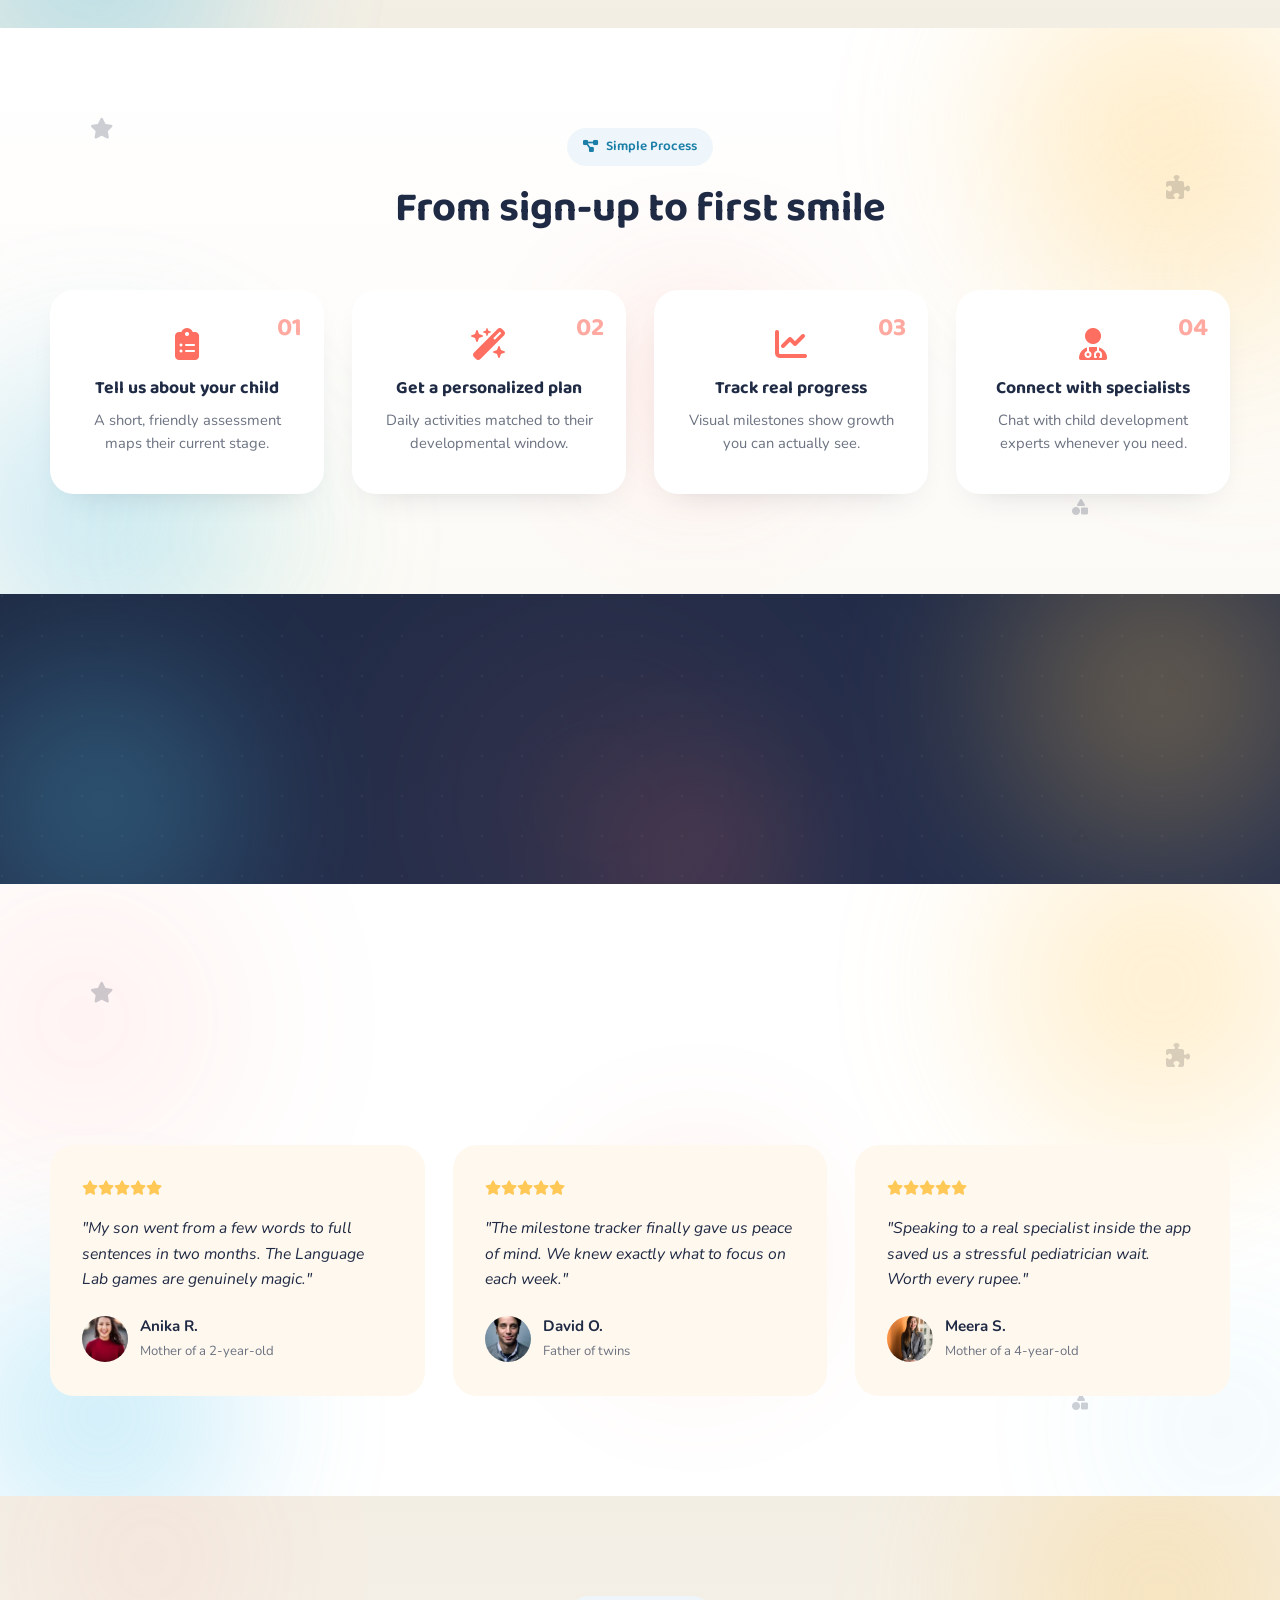
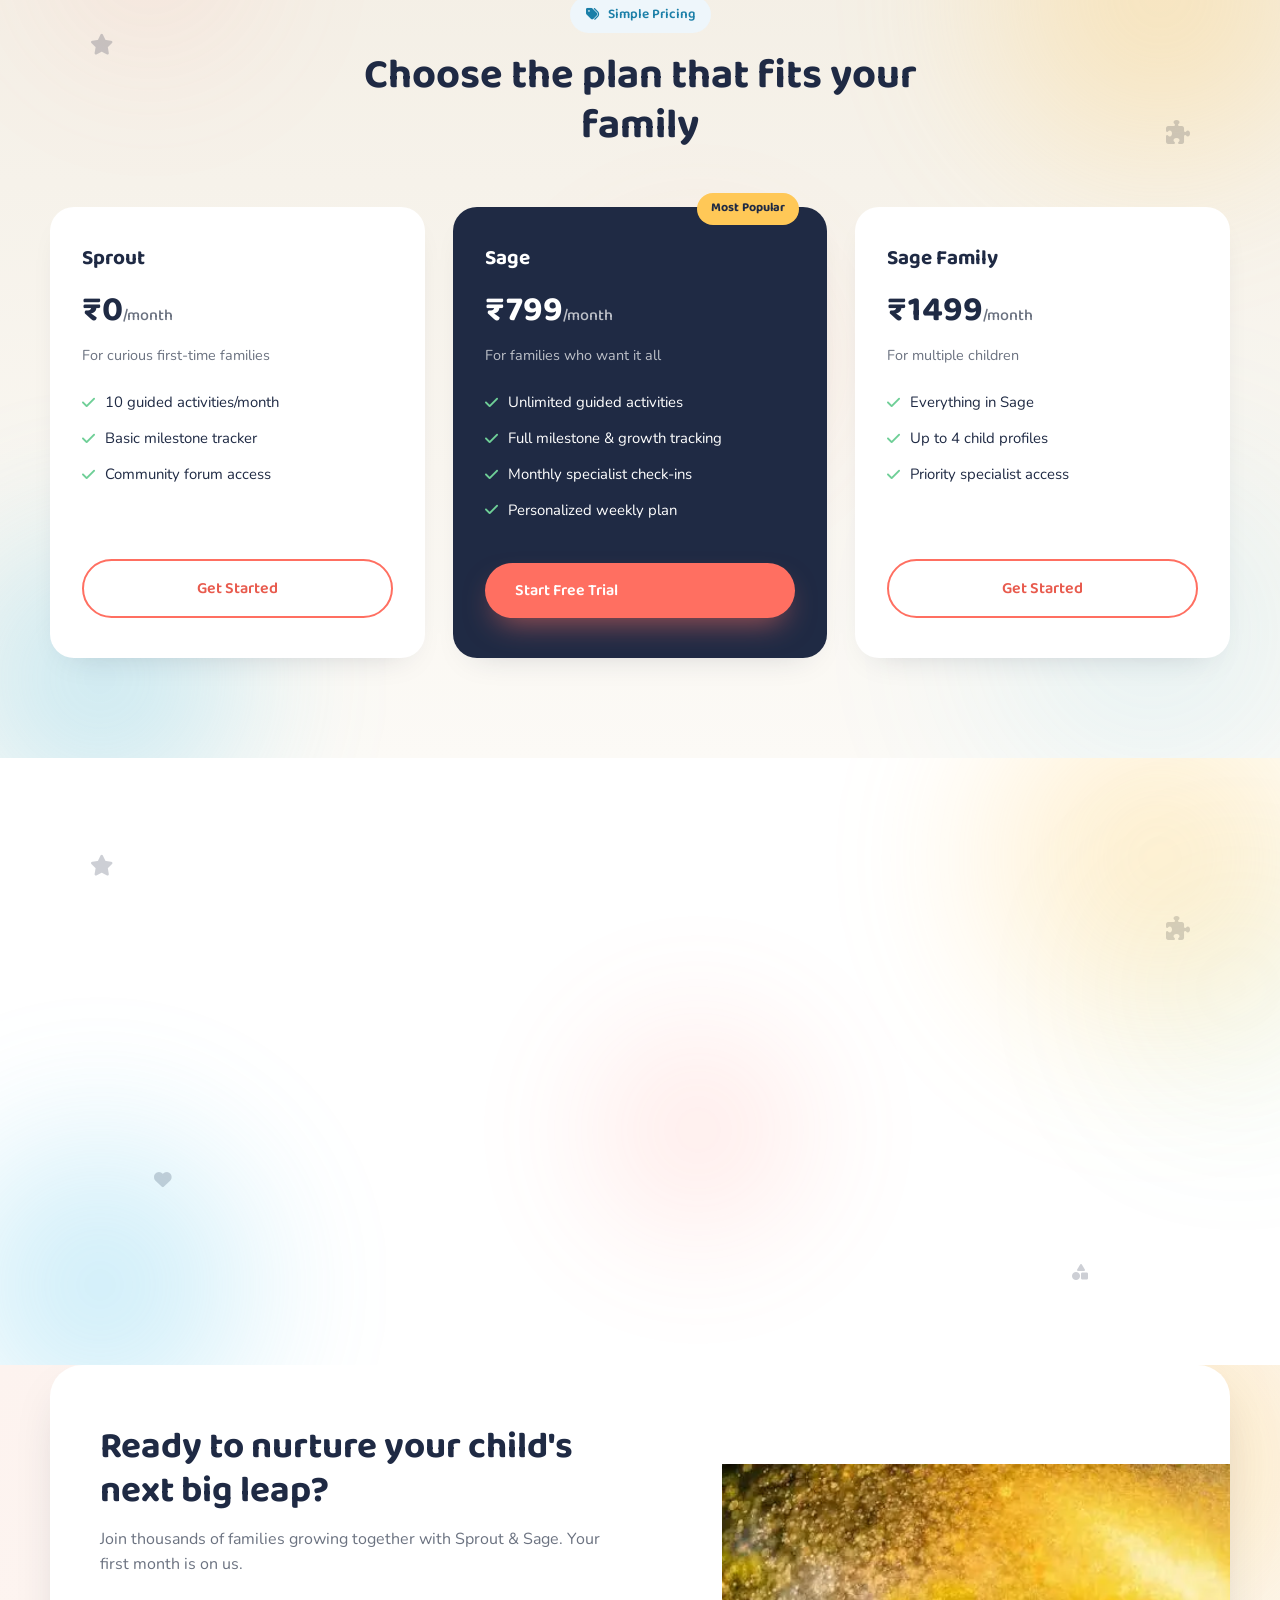
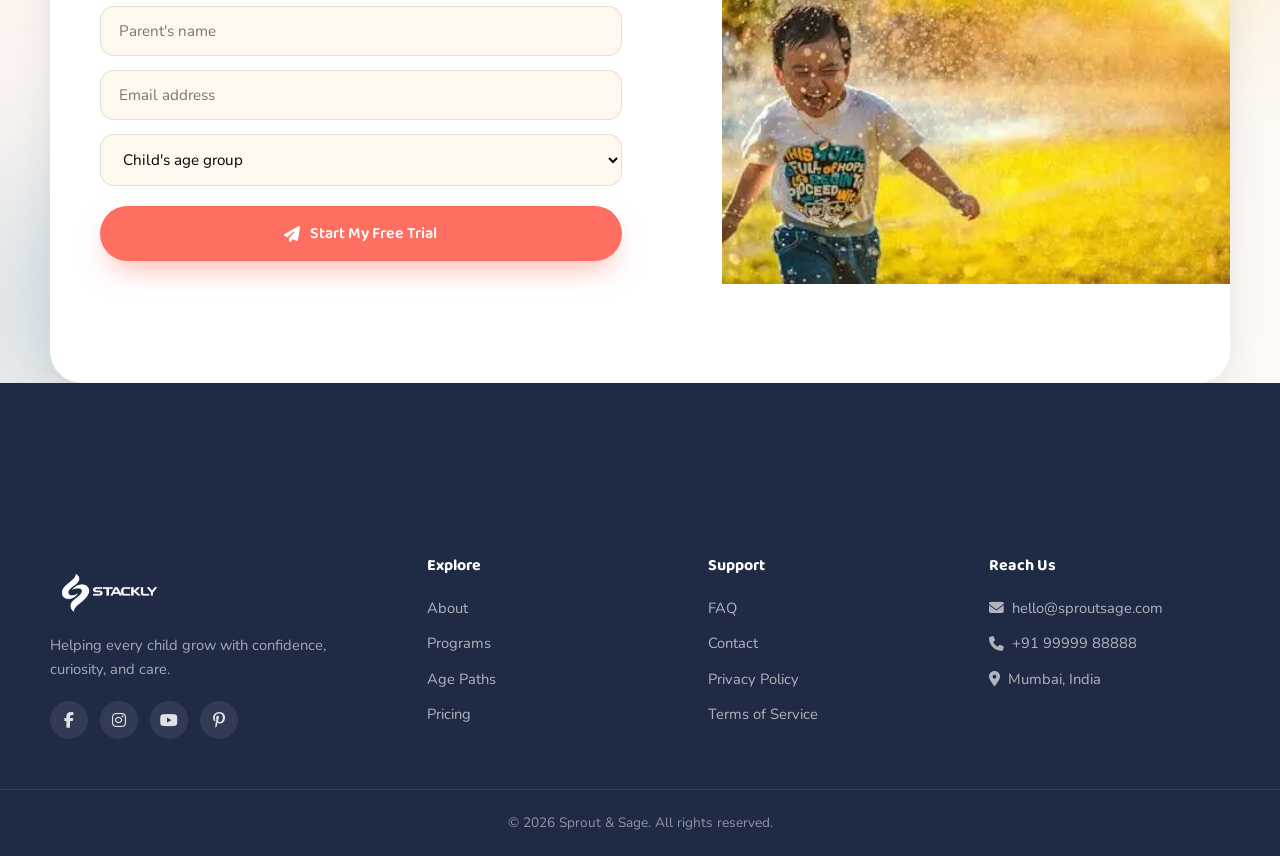
==== commit 7110289e: "bugs" ====
--- a/index.html
+++ b/index.html
@@ -13,31 +13,58 @@
 
 <!-- NAVBAR -->
 <header class="navbar" id="navbar">
-  <div class="nav-inner">
-    <div class="logo">
-        <a href="index.html">
-            <img src="Assest/stacklylogo (1).webp" alt="Logo">
-        </a>
-    </div>
-    <nav class="nav-links" id="navLinks">
-        <a href="index.html">Home</a>
-      <a href="about.html">About</a>
-      <a href="programs.html">Programs</a>
-      <a href="ages.html">Age Paths</a>
-      <a href="pricing.html">Pricing</a>
-      <a href="contact.html">Contact</a>
-      <a href="login.html" class="nav-cta">Get Started</a>
-    </nav>
-    <button class="hamburger" id="hamburger" aria-label="Toggle menu">
-      <span></span><span></span><span></span>
-    </button>
-  </div>
+
+    <div class="nav-inner">
+
+        <!-- Logo -->
+        <div class="logo">
+            <a href="index.html">
+                <img src="Assest/stacklylogo (1).webp" alt="Logo">
+            </a>
+        </div>
+
+        <!-- Navigation -->
+       <nav class="nav-links" id="navLinks">
+
+    <a href="index.html">Home</a>
+    <a href="about.html">About</a>
+    <a href="programs.html">Programs</a>
+    <a href="ages.html">Age Paths</a>
+    <a href="pricing.html">Pricing</a>
+    <a href="contact.html">Contact</a>
+
+    <!-- Mobile only -->
+    <a href="login.html" class="nav-cta mobile-btn">
+        Get Started
+    </a>
+
+</nav>
+
+<!-- Desktop only -->
+<a href="login.html" class="nav-cta desktop-btn">
+    Get Started
+</a>
+
+<button class="hamburger" id="hamburger">
+    <span></span>
+    <span></span>
+    <span></span>
+</button>
+
+    </div>
+
 </header>
 
 <!-- 1. HERO -->
 <section class="hero" id="home">
-  <div class="hero-blob blob-1"></div>
-  <div class="hero-blob blob-2"></div>
+  <i class="fa-solid fa-star hero-shape shape-1"></i>
+<i class="fa-solid fa-heart hero-shape shape-2"></i>
+<i class="fa-solid fa-puzzle-piece hero-shape shape-3"></i>
+<i class="fa-solid fa-shapes hero-shape shape-4"></i>
+  <div class="hero-blob blob-1"></div>
+  <div class="hero-blob blob-2"></div>
+  <div class="hero-blob blob-3"></div>
+<div class="hero-blob blob-4"></div>
   <div class="hero-inner">
     <div class="hero-text" data-animate="fade-up">
       <span class="eyebrow"><i class="fa-solid fa-star"></i> Trusted by 12,000+ families</span>
@@ -67,6 +94,13 @@
 
 <!-- 2. ABOUT / MISSION -->
 <section class="about" id="about">
+    <i class="fa-solid fa-star hero-shape shape-1"></i>
+<i class="fa-solid fa-heart hero-shape shape-2"></i>
+<i class="fa-solid fa-puzzle-piece hero-shape shape-3"></i>
+<i class="fa-solid fa-shapes hero-shape shape-4"></i>
+  <div class="hero-blob blob-1"></div>
+  <div class="hero-blob blob-2"></div>
+  <div class="hero-blob blob-3"></div>
   <div class="section-inner about-grid">
     <div class="about-media" data-animate="fade-right">
       <img src="Assest/child5.webp" alt="Caregiver reading with child">
@@ -87,6 +121,13 @@
 
 <!-- 3. PROGRAMS / FEATURES -->
 <section class="programs" id="programs">
+    <i class="fa-solid fa-star hero-shape shape-1"></i>
+<i class="fa-solid fa-heart hero-shape shape-2"></i>
+<i class="fa-solid fa-puzzle-piece hero-shape shape-3"></i>
+<i class="fa-solid fa-shapes hero-shape shape-4"></i>
+  <div class="hero-blob blob-1"></div>
+  <div class="hero-blob blob-2"></div>
+  <div class="hero-blob blob-3"></div>
   <div class="section-inner">
     <div class="section-head" data-animate="fade-up">
       <span class="eyebrow eyebrow-dark"><i class="fa-solid fa-shapes"></i> What We Offer</span>
@@ -120,6 +161,13 @@
 
 <!-- 4. AGE PATHS -->
 <section class="ages" id="ages">
+    <i class="fa-solid fa-star hero-shape shape-1"></i>
+<i class="fa-solid fa-heart hero-shape shape-2"></i>
+<i class="fa-solid fa-puzzle-piece hero-shape shape-3"></i>
+<i class="fa-solid fa-shapes hero-shape shape-4"></i>
+  <div class="hero-blob blob-1"></div>
+  <div class="hero-blob blob-2"></div>
+  <div class="hero-blob blob-3"></div>
   <div class="section-inner">
     <div class="section-head" data-animate="fade-up">
       <span class="eyebrow"><i class="fa-solid fa-route"></i> Age-Based Paths</span>
@@ -166,6 +214,13 @@
 
 <!-- 5. HOW IT WORKS -->
 <section class="how" id="how">
+    <i class="fa-solid fa-star hero-shape shape-1"></i>
+<i class="fa-solid fa-heart hero-shape shape-2"></i>
+<i class="fa-solid fa-puzzle-piece hero-shape shape-3"></i>
+<i class="fa-solid fa-shapes hero-shape shape-4"></i>
+  <div class="hero-blob blob-1"></div>
+  <div class="hero-blob blob-2"></div>
+  <div class="hero-blob blob-3"></div>
   <div class="section-inner">
     <div class="section-head" data-animate="fade-up">
       <span class="eyebrow eyebrow-dark"><i class="fa-solid fa-diagram-project"></i> Simple Process</span>
@@ -202,6 +257,13 @@
 
 <!-- 6. STATS / IMPACT -->
 <section class="stats" id="stats">
+    <i class="fa-solid fa-star hero-shape shape-1"></i>
+<i class="fa-solid fa-heart hero-shape shape-2"></i>
+<i class="fa-solid fa-puzzle-piece hero-shape shape-3"></i>
+<i class="fa-solid fa-shapes hero-shape shape-4"></i>
+  <div class="hero-blob blob-1"></div>
+  <div class="hero-blob blob-2"></div>
+  <div class="hero-blob blob-3"></div>
   <div class="section-inner stats-grid">
     <div class="stat" data-animate="fade-up" data-delay="0">
       <h3><span class="counter" data-count="12000">0</span>+</h3>
@@ -224,6 +286,13 @@
 
 <!-- 7. TESTIMONIALS -->
 <section class="stories" id="stories">
+    <i class="fa-solid fa-star hero-shape shape-1"></i>
+<i class="fa-solid fa-heart hero-shape shape-2"></i>
+<i class="fa-solid fa-puzzle-piece hero-shape shape-3"></i>
+<i class="fa-solid fa-shapes hero-shape shape-4"></i>
+  <div class="hero-blob blob-1"></div>
+  <div class="hero-blob blob-2"></div>
+  <div class="hero-blob blob-3"></div>
   <div class="section-inner">
     <div class="section-head" data-animate="fade-up">
       <span class="eyebrow"><i class="fa-solid fa-quote-left"></i> Family Stories</span>
@@ -260,6 +329,13 @@
 
 <!-- 8. PRICING -->
 <section class="pricing" id="pricing">
+    <i class="fa-solid fa-star hero-shape shape-1"></i>
+<i class="fa-solid fa-heart hero-shape shape-2"></i>
+<i class="fa-solid fa-puzzle-piece hero-shape shape-3"></i>
+<i class="fa-solid fa-shapes hero-shape shape-4"></i>
+  <div class="hero-blob blob-1"></div>
+  <div class="hero-blob blob-2"></div>
+  <div class="hero-blob blob-3"></div>
   <div class="section-inner">
     <div class="section-head" data-animate="fade-up">
       <span class="eyebrow eyebrow-dark"><i class="fa-solid fa-tags"></i> Simple Pricing</span>
@@ -307,6 +383,13 @@
 
 <!-- 9. FAQ -->
 <section class="faq" id="faq">
+    <i class="fa-solid fa-star hero-shape shape-1"></i>
+<i class="fa-solid fa-heart hero-shape shape-2"></i>
+<i class="fa-solid fa-puzzle-piece hero-shape shape-3"></i>
+<i class="fa-solid fa-shapes hero-shape shape-4"></i>
+  <div class="hero-blob blob-1"></div>
+  <div class="hero-blob blob-2"></div>
+  <div class="hero-blob blob-3"></div>
   <div class="section-inner faq-grid">
     <div class="faq-head" data-animate="fade-right">
       <span class="eyebrow"><i class="fa-solid fa-circle-question"></i> Got Questions?</span>
@@ -341,6 +424,13 @@
 
 <!-- 10. CTA / CONTACT -->
 <section class="contact" id="contact">
+    <i class="fa-solid fa-star hero-shape shape-1"></i>
+<i class="fa-solid fa-heart hero-shape shape-2"></i>
+<i class="fa-solid fa-puzzle-piece hero-shape shape-3"></i>
+<i class="fa-solid fa-shapes hero-shape shape-4"></i>
+  <div class="hero-blob blob-1"></div>
+  <div class="hero-blob blob-2"></div>
+  <div class="hero-blob blob-3"></div>
   <div class="section-inner contact-box" data-animate="fade-up">
     <div class="contact-text">
       <h2>Ready to nurture your child's next big leap?</h2>
--- a/style.css
+++ b/style.css
@@ -17,13 +17,159 @@
 
 *{margin:0;padding:0;box-sizing:border-box;}
 html{scroll-behavior:smooth;}
+
+/* ============ BODY / GLOBAL BACKGROUND ============ */
 body{
   font-family:var(--ff-body);
   color:var(--navy);
-  background:var(--cream);
+  background:#FCFAF6;
   overflow-x:hidden;
   line-height:1.6;
-}
+  position:relative;
+}
+
+/* Fixed grain texture — sits above every section, same on every page */
+body::after{
+  content:'';
+  position:fixed;inset:0;z-index:2;pointer-events:none;
+  opacity:.035;
+  background-image:url("data:image/svg+xml,%3Csvg xmlns='http://www.w3.org/2000/svg' width='120' height='120'%3E%3Cfilter id='n'%3E%3CfeTurbulence type='fractalNoise' baseFrequency='0.9' numOctaves='2' stitchTiles='stitch'/%3E%3C/filter%3E%3Crect width='100%25' height='100%25' filter='url(%23n)'/%3E%3C/svg%3E");
+  mix-blend-mode:multiply;
+}
+
+/* Reusable dot-grid texture */
+.bg-texture{
+  position:absolute;inset:0;z-index:0;opacity:.4;pointer-events:none;
+  background-image:url("data:image/svg+xml,%3Csvg xmlns='http://www.w3.org/2000/svg' width='40' height='40'%3E%3Ccircle cx='2' cy='2' r='1.4' fill='%231F2A44' fill-opacity='0.06'/%3E%3C/svg%3E");
+  background-size:40px 40px;
+}
+
+/* ============ ABOUT ============ */
+.about{position:relative;background:linear-gradient(160deg,#FCFAF6 0%,#F7F2EA 100%);overflow:hidden;}
+.about::before{
+  content:'';position:absolute;top:-15%;right:-12%;width:480px;height:480px;
+  border-radius:50%;filter:blur(90px);opacity:.22;z-index:0;
+  background:radial-gradient(circle,var(--mint),transparent 70%);
+}
+.about::after{
+  content:'';position:absolute;bottom:-20%;left:-10%;width:380px;height:380px;
+  border-radius:50%;filter:blur(80px);opacity:.16;z-index:0;
+  background:radial-gradient(circle,var(--coral),transparent 70%);
+}
+
+/* ============ PROGRAMS ============ */
+.programs{position:relative;background:#ffffff;overflow:hidden;}
+.programs::before{
+  content:'';position:absolute;inset:0;z-index:0;opacity:.6;
+  background-image:url("data:image/svg+xml,%3Csvg xmlns='http://www.w3.org/2000/svg' width='40' height='40'%3E%3Ccircle cx='2' cy='2' r='1.4' fill='%231F2A44' fill-opacity='0.05'/%3E%3C/svg%3E");
+  background-size:40px 40px;
+  mask-image:linear-gradient(180deg, transparent, #000 20%, #000 80%, transparent);
+}
+.programs::after{
+  content:'';position:absolute;top:20%;right:-8%;width:340px;height:340px;
+  border-radius:50%;filter:blur(85px);opacity:.14;z-index:0;
+  background:radial-gradient(circle,var(--sky),transparent 70%);
+}
+
+/* ============ AGE PATHS ============ */
+.ages{position:relative;background:linear-gradient(180deg,#FCFAF6,#F3EEE4);overflow:hidden;}
+.ages::before{
+  content:'';position:absolute;bottom:-18%;left:-10%;width:420px;height:420px;
+  border-radius:50%;filter:blur(90px);opacity:.2;z-index:0;
+  background:radial-gradient(circle,var(--sky),transparent 70%);
+}
+.ages::after{
+  content:'';position:absolute;top:-10%;right:5%;width:300px;height:300px;
+  border-radius:50%;filter:blur(75px);opacity:.15;z-index:0;
+  background:radial-gradient(circle,var(--sun),transparent 70%);
+}
+
+/* ============ HOW IT WORKS ============ */
+.how{position:relative;background:linear-gradient(180deg,#fff,#FCFAF6);overflow:hidden;}
+.how::before{
+  content:'';position:absolute;top:8%;right:-12%;width:400px;height:400px;
+  border-radius:50%;filter:blur(85px);opacity:.18;z-index:0;
+  background:radial-gradient(circle,var(--sun),transparent 70%);
+}
+.how::after{
+  content:'';position:absolute;bottom:-15%;left:8%;width:280px;height:280px;
+  border-radius:50%;filter:blur(70px);opacity:.13;z-index:0;
+  background:radial-gradient(circle,var(--mint),transparent 70%);
+}
+
+/* ============ STATS ============ */
+.stats{position:relative;background:linear-gradient(160deg,var(--navy) 0%,#242F4E 100%);color:#fff;overflow:hidden;}
+.stats::before{
+  content:'';position:absolute;inset:0;z-index:0;opacity:.08;
+  background-image:url("data:image/svg+xml,%3Csvg xmlns='http://www.w3.org/2000/svg' width='40' height='40'%3E%3Ccircle cx='2' cy='2' r='1.4' fill='%23ffffff' fill-opacity='0.5'/%3E%3C/svg%3E");
+  background-size:40px 40px;
+}
+.stats::after{
+  content:'';position:absolute;top:-25%;left:25%;width:560px;height:560px;
+  border-radius:50%;filter:blur(110px);opacity:.12;z-index:0;
+  background:radial-gradient(circle,var(--coral),transparent 70%);
+}
+
+/* ============ TESTIMONIALS ============ */
+.stories{position:relative;background:#ffffff;overflow:hidden;}
+.stories::before{
+  content:'';position:absolute;top:-12%;left:-10%;width:420px;height:420px;
+  border-radius:50%;filter:blur(95px);opacity:.16;z-index:0;
+  background:radial-gradient(circle,var(--coral),transparent 70%);
+}
+.stories::after{
+  content:'';position:absolute;bottom:-15%;right:-8%;width:320px;height:320px;
+  border-radius:50%;filter:blur(80px);opacity:.13;z-index:0;
+  background:radial-gradient(circle,var(--sky),transparent 70%);
+}
+
+/* ============ PRICING ============ */
+.pricing{position:relative;background:linear-gradient(180deg,#F3EEE4,#FCFAF6);overflow:hidden;}
+.pricing::before{
+  content:'';position:absolute;bottom:-12%;right:-8%;width:460px;height:460px;
+  border-radius:50%;filter:blur(95px);opacity:.19;z-index:0;
+  background:radial-gradient(circle,var(--sky),transparent 70%);
+}
+.pricing::after{
+  content:'';position:absolute;top:-10%;left:0%;width:300px;height:300px;
+  border-radius:50%;filter:blur(75px);opacity:.14;z-index:0;
+  background:radial-gradient(circle,var(--coral),transparent 70%);
+}
+
+/* ============ FAQ ============ */
+.faq{position:relative;background:#ffffff;overflow:hidden;}
+.faq::before{
+  content:'';position:absolute;top:10%;right:-10%;width:340px;height:340px;
+  border-radius:50%;filter:blur(85px);opacity:.13;z-index:0;
+  background:radial-gradient(circle,var(--mint),transparent 70%);
+}
+
+/* ============ CONTACT ============ */
+.contact{position:relative;background:linear-gradient(135deg,#FDF3EF,#FCFAF6);overflow:hidden;}
+.contact::before{
+  content:'';position:absolute;top:-18%;right:8%;width:460px;height:460px;
+  border-radius:50%;filter:blur(100px);opacity:.2;z-index:0;
+  background:radial-gradient(circle,var(--sun),transparent 70%);
+}
+.contact::after{
+  content:'';position:absolute;bottom:-15%;left:-8%;width:320px;height:320px;
+  border-radius:50%;filter:blur(80px);opacity:.14;z-index:0;
+  background:radial-gradient(circle,var(--coral),transparent 70%);
+}
+
+/* Ensure content sits above the layered backgrounds */
+.about .section-inner,
+.programs .section-inner,
+.ages .section-inner,
+.how .section-inner,
+.stats .section-inner,
+.stories .section-inner,
+.pricing .section-inner,
+.faq .section-inner,
+.contact .section-inner{
+  position:relative;z-index:1;
+}
+
 img{max-width:100%;display:block;}
 a{text-decoration:none;color:inherit;}
 ul{list-style:none;}
@@ -72,10 +218,19 @@
 }
 .navbar.scrolled{box-shadow:0 10px 30px -20px rgba(31,42,68,0.4);}
 .nav-inner{
-  max-width:1320px;margin:0 auto;padding:8px 32px;
-  display:grid;grid-template-columns:auto 1fr auto;align-items:center;gap:24px;
-}
-.logo{display:flex;align-items:center;height: 40px;}
+    max-width:1320px;
+    margin:auto;
+    height:72px;
+    padding:0 30px;
+
+    display:flex;
+    align-items:center;
+
+    position:relative;   /* IMPORTANT */
+}
+.logo{
+    z-index:1003;
+}
 .logo img{
 height: 90px;
   max-width:220px;
@@ -89,7 +244,12 @@
 .logo:hover img{transform:scale(1.06);}
 
 
-.nav-links{display:flex;align-items:center;justify-content:center;gap:30px;justify-self:center;}
+.nav-links{
+    flex:1;
+    display:flex;
+    justify-content:center;
+    gap:32px;
+}
 .nav-links a{
   font-weight:600;font-size:0.95rem;color:var(--navy);position:relative;padding:6px 0;
   transition:color .25s ease;
@@ -100,9 +260,38 @@
 }
 .nav-links a:not(.nav-cta):hover::after{width:100%;}
 .nav-links a:not(.nav-cta):hover{color:var(--coral-dark);}
-.nav-cta{background:var(--coral);color:#fff !important;padding:10px 22px;border-radius:50px;
-  box-shadow:0 10px 20px -8px rgba(255,111,97,0.6); transition:transform .3s ease;}
-.nav-cta:hover{transform:translateY(-3px);}
+.nav-cta{
+
+    background:var(--coral);
+
+    color:#fff !important;
+
+    padding:12px 24px;
+
+    border-radius:50px;
+
+    font-weight:700;
+
+    transition:.3s;
+
+    box-shadow:0 10px 20px rgba(255,111,97,.35);
+
+}
+.nav-cta:hover{
+
+    transform:translateY(-3px);
+
+}
+
+.desktop-btn{
+    margin-left:auto;
+}
+
+.mobile-btn{
+
+    display:none;
+
+}
 
 .hamburger{display:none;flex-direction:column;gap:5px;width:32px;z-index:1001;}
 .hamburger span{display:block;height:3px;width:100%;background:var(--navy);border-radius:3px;transition:all .35s ease;}
@@ -111,17 +300,60 @@
 .hamburger.active span:nth-child(3){transform:translateY(-8px) rotate(-45deg);}
 
 /* ============ HERO ============ */
+/* ============ HERO BACKGROUND (PROFESSIONAL) ============ */
 .hero{
   position:relative;min-height:100vh;display:flex;align-items:center;
   padding:140px 32px 80px;overflow:hidden;
-}
+  background:
+    radial-gradient(circle at 20% 20%, rgba(255,111,97,0.06), transparent 40%),
+    radial-gradient(circle at 80% 15%, rgba(79,193,233,0.08), transparent 45%),
+    radial-gradient(circle at 60% 85%, rgba(255,200,87,0.07), transparent 40%),
+    linear-gradient(135deg,#FFF8EF 0%,#FFF3E9 50%,#F3F8FB 100%);
+  background-size:200% 200%;
+  animation:gradientShift 16s ease-in-out infinite;
+}
+@keyframes gradientShift{
+  0%,100%{background-position:0% 50%;}
+  50%{background-position:100% 50%;}
+}
+
+/* Subtle dot-grid texture (inline SVG, no external file needed) */
+.hero::before{
+  content:'';position:absolute;inset:0;z-index:0;opacity:.5;
+  background-image:url("data:image/svg+xml,%3Csvg xmlns='http://www.w3.org/2000/svg' width='40' height='40'%3E%3Ccircle cx='2' cy='2' r='1.4' fill='%231F2A44' fill-opacity='0.08'/%3E%3C/svg%3E");
+  background-size:40px 40px;
+  mask-image:radial-gradient(ellipse 80% 60% at 50% 30%, #000 40%, transparent 90%);
+}
+
+/* Soft, muted blobs — reduced opacity/blur for a calmer, premium feel */
 .hero-blob{
-  position:absolute;border-radius:50%;filter:blur(10px);opacity:.5;z-index:0;
-  animation:float 9s ease-in-out infinite;
-}
-.blob-1{width:480px;height:480px;background:radial-gradient(circle,var(--sun),transparent 70%);top:-120px;right:-120px;}
-.blob-2{width:380px;height:380px;background:radial-gradient(circle,var(--sky),transparent 70%);bottom:-100px;left:-100px;animation-delay:-4s;}
-@keyframes float{0%,100%{transform:translateY(0) translateX(0);}50%{transform:translateY(-30px) translateX(20px);}}
+  position:absolute;border-radius:50%;filter:blur(60px);opacity:.35;z-index:0;
+  animation:float 14s ease-in-out infinite;
+}
+.blob-1{width:520px;height:520px;background:radial-gradient(circle,var(--sun),transparent 70%);top:-160px;right:-140px;}
+.blob-2{width:440px;height:440px;background:radial-gradient(circle,var(--sky),transparent 70%);bottom:-140px;left:-120px;animation-delay:-6s;}
+.blob-3{width:320px;height:320px;background:radial-gradient(circle,var(--coral),transparent 70%);top:35%;left:42%;opacity:.18;animation-delay:-3s;}
+.blob-4{display:none;} /* remove the extra mint blob for a cleaner look */
+
+@keyframes float{
+  0%,100%{transform:translateY(0) translateX(0) scale(1);}
+  50%{transform:translateY(-40px) translateX(24px) scale(1.06);}
+}
+
+/* Small accent icons — subdued, professional tone */
+.hero-shape{
+  position:absolute;font-size:1.3rem;opacity:.22;z-index:0;color:var(--navy);
+  animation:drift 9s ease-in-out infinite;
+}
+.shape-1{top:16%;left:7%;animation-delay:0s;}
+.shape-2{top:68%;left:12%;animation-delay:-3s;font-size:1.1rem;}
+.shape-3{top:26%;right:7%;animation-delay:-5s;font-size:1.5rem;}
+.shape-4{bottom:14%;right:15%;animation-delay:-1.8s;font-size:1rem;}
+
+@keyframes drift{
+  0%,100%{transform:translateY(0) rotate(0deg);}
+  50%{transform:translateY(-14px) rotate(8deg);}
+}
 
 .hero-inner{
   max-width:1180px;margin:0 auto;position:relative;z-index:1;
@@ -182,7 +414,6 @@
 .check-list i{color:var(--mint);font-size:1.1rem;}
 
 /* ============ PROGRAMS ============ */
-.programs{background:#fff;}
 .card-grid{display:grid;grid-template-columns:repeat(4,1fr);gap:28px;}
 .feature-card{
   background:var(--cream);border-radius:var(--radius);padding:36px 26px;
@@ -217,7 +448,6 @@
 .age-panel p{color:var(--gray);font-size:1.05rem;}
 
 /* ============ HOW IT WORKS ============ */
-.how{background:linear-gradient(180deg,#fff, var(--cream));}
 .steps{display:grid;grid-template-columns:repeat(4,1fr);gap:28px;}
 .step{
   position:relative;background:#fff;border-radius:var(--radius);padding:38px 26px;
@@ -234,13 +464,11 @@
 .step p{color:var(--gray);font-size:0.92rem;}
 
 /* ============ STATS ============ */
-.stats{background:var(--navy);color:#fff;}
 .stats-grid{display:grid;grid-template-columns:repeat(4,1fr);gap:30px;text-align:center;}
 .stat h3{font-size:clamp(2.2rem,4vw,3rem);color:var(--sun);margin-bottom:8px;}
 .stat p{color:rgba(255,255,255,0.75);font-size:0.95rem;}
 
 /* ============ TESTIMONIALS ============ */
-.stories{background:#fff;}
 .testimonial-track{display:grid;grid-template-columns:repeat(3,1fr);gap:28px;}
 .testimonial{
   background:var(--cream);border-radius:var(--radius);padding:32px;
@@ -255,7 +483,6 @@
 .testimonial-person span{color:var(--gray);font-size:0.82rem;}
 
 /* ============ PRICING ============ */
-.pricing{background:var(--cream);}
 .price-grid{display:grid;grid-template-columns:repeat(3,1fr);gap:28px;align-items:stretch;}
 .price-card{
   background:#fff;border-radius:var(--radius);padding:40px 32px;position:relative;
@@ -280,7 +507,6 @@
 .price-card li i{color:var(--mint);}
 
 /* ============ FAQ ============ */
-.faq{background:#fff;}
 .faq-grid{display:grid;grid-template-columns:0.8fr 1.2fr;gap:60px;}
 .faq-head h2{font-size:clamp(1.7rem,3vw,2.2rem);margin-bottom:14px;}
 .faq-head p{color:var(--gray);margin-bottom:26px;}
@@ -297,7 +523,6 @@
 .faq-a p{color:var(--gray);font-size:0.95rem;}
 
 /* ============ CONTACT ============ */
-.contact{background:linear-gradient(135deg,#FFF1EE,var(--cream));}
 .contact-box{
   display:grid;grid-template-columns:1.1fr 0.9fr;gap:50px;align-items:center;
   background:#fff;border-radius:32px;box-shadow:var(--shadow);overflow:hidden;
@@ -383,18 +608,114 @@
 }
 
 @media (max-width:860px){
-  .nav-inner{grid-template-columns:auto auto;justify-content:space-between;}
-  .nav-links{
-    position:fixed;top:0;right:-100%;height:100vh;width:78%;max-width:340px;
-    background:#fff;flex-direction:column;justify-content:center;align-items:flex-start;
-    padding:40px;gap:26px;transition:right .4s ease;box-shadow:-10px 0 40px rgba(0,0,0,0.15);
-  }
-  .nav-links.active{right:0;}
-  .nav-cta{margin-top:10px;}
-  .hamburger{display:flex;}
-  .logo img{width:170px;height:62px;}
-  .age-panel{grid-template-columns:1fr;text-align:center;}
-  .age-panel img{max-width:380px;margin:0 auto;}
+
+/* Header */
+.nav-inner{
+    height:65px;
+    padding:0 20px;
+    display:flex;
+    align-items:center;
+    justify-content:space-between;
+}
+
+/* Logo */
+.logo{
+    flex:0 0 auto;
+}
+
+.logo img{
+    height:70px;
+    width:auto;
+}
+
+/* REMOVE desktop button completely */
+.desktop-btn{
+    display:none !important;
+    visibility:hidden;
+    opacity:0;
+    width:0;
+    height:0;
+    overflow:hidden;
+    margin:0;
+    padding:0;
+}
+
+/* Hamburger always right */
+.hamburger{
+    display:flex;
+    margin-left:auto;
+    position:relative;
+    z-index:1003;
+}
+
+/* Sidebar */
+.nav-links{
+
+    position:fixed;
+
+    top:0;
+
+    right:-100%;
+
+    width:280px;
+
+    height:100vh;
+
+    background:#fff;
+
+    display:flex;
+
+    flex-direction:column;
+
+    align-items:flex-start;
+
+    justify-content:flex-start;
+
+    padding:90px 25px 30px;
+
+    gap:24px;
+
+    transition:.35s;
+
+    z-index:1002;
+
+    box-shadow:-10px 0 25px rgba(0,0,0,.15);
+}
+
+.nav-links.active{
+    right:0;
+}
+
+.nav-links a{
+    width:100%;
+    font-size:20px;
+}
+
+/* Mobile Get Started button */
+.mobile-btn{
+
+    display:flex !important;
+
+    justify-content:center;
+
+    align-items:center;
+
+    width:100%;
+
+    margin-top:25px;
+
+    padding:14px 20px;
+
+    border-radius:50px;
+
+    background:var(--coral);
+
+    color:#fff !important;
+
+    font-weight:700;
+
+    text-align:center;
+}
 }
 
 @media (max-width:640px){
@@ -408,4 +729,64 @@
   .contact-text{padding:40px 26px;}
   .age-tabs{gap:8px;}
   .age-tab{padding:10px 16px;font-size:0.85rem;}
+}
+/* ============ TEAM CARDS (About Page) ============ */
+.team-card{
+  text-align:center;display:flex;flex-direction:column;align-items:center;
+}
+.team-photo{
+  width:90px;height:90px;border-radius:50%;object-fit:cover;
+  margin-bottom:18px;border:4px solid #fff;box-shadow:var(--shadow);
+}
+.team-card h3{font-size:1.15rem;margin-bottom:4px;}
+.team-role{
+  display:block;color:var(--coral-dark);font-weight:700;font-size:0.82rem;
+  margin-bottom:16px;text-transform:uppercase;letter-spacing:0.04em;
+}
+.team-card p{font-style:italic;color:var(--gray);font-size:0.93rem;margin-bottom:18px;}
+.team-socials{display:flex;gap:10px;}
+.team-socials a{
+  width:36px;height:36px;border-radius:50%;background:#fff;color:var(--navy);
+  display:flex;align-items:center;justify-content:center;
+  box-shadow:0 8px 18px -10px rgba(31,42,68,0.3);transition:all .3s ease;
+}
+.team-socials a:hover{background:var(--coral);color:#fff;transform:translateY(-3px);}
+
+/* ============ COMPARISON TABLE (Pricing Page) ============ */
+.compare-table-wrap{overflow-x:auto;border-radius:var(--radius);box-shadow:var(--shadow);background:#fff;}
+.compare-table{width:100%;border-collapse:collapse;min-width:560px;}
+.compare-table th,.compare-table td{
+  padding:18px 22px;text-align:center;font-size:0.95rem;border-bottom:1px solid rgba(31,42,68,0.08);
+}
+.compare-table th{
+  font-family:var(--ff-display);font-weight:700;background:var(--navy);color:#fff;
+}
+.compare-table td:first-child,.compare-table th:first-child{text-align:left;font-weight:600;}
+.compare-table td:first-child i{color:var(--coral);margin-right:8px;}
+.compare-table tbody tr:hover{background:var(--cream);}
+.highlight-col{background:#FFF1EE;font-weight:700;}
+.compare-table th.highlight-col{background:var(--coral);}
+.check-icon{color:var(--mint);}
+.x-icon{color:#E0656A;}
+
+/* ============ TEXTAREA (Contact Page) ============ */
+.contact-form textarea{
+  padding:14px 18px;border-radius:14px;border:1.5px solid rgba(31,42,68,0.12);
+  font-family:var(--ff-body);font-size:0.95rem;background:var(--cream);
+  resize:vertical;transition:border-color .3s ease;
+}
+.contact-form textarea:focus{outline:none;border-color:var(--coral);}
+
+/* ============ MOBILE NAV OVERLAY ============ */
+.nav-overlay{
+  display:none;position:fixed;inset:0;background:rgba(31,42,68,0.45);z-index:999;
+  opacity:0;transition:opacity .35s ease;
+}
+.nav-overlay.show{display:block;opacity:1;}
+
+/* ============ FOOTER LOGO (logo1) ============ */
+.logo1{display:flex;align-items:center;margin-bottom:1px;}
+.logo1 img{
+  height:80px;width:auto;max-width:160px;object-fit:contain;
+  filter:brightness(0) invert(1);
 }
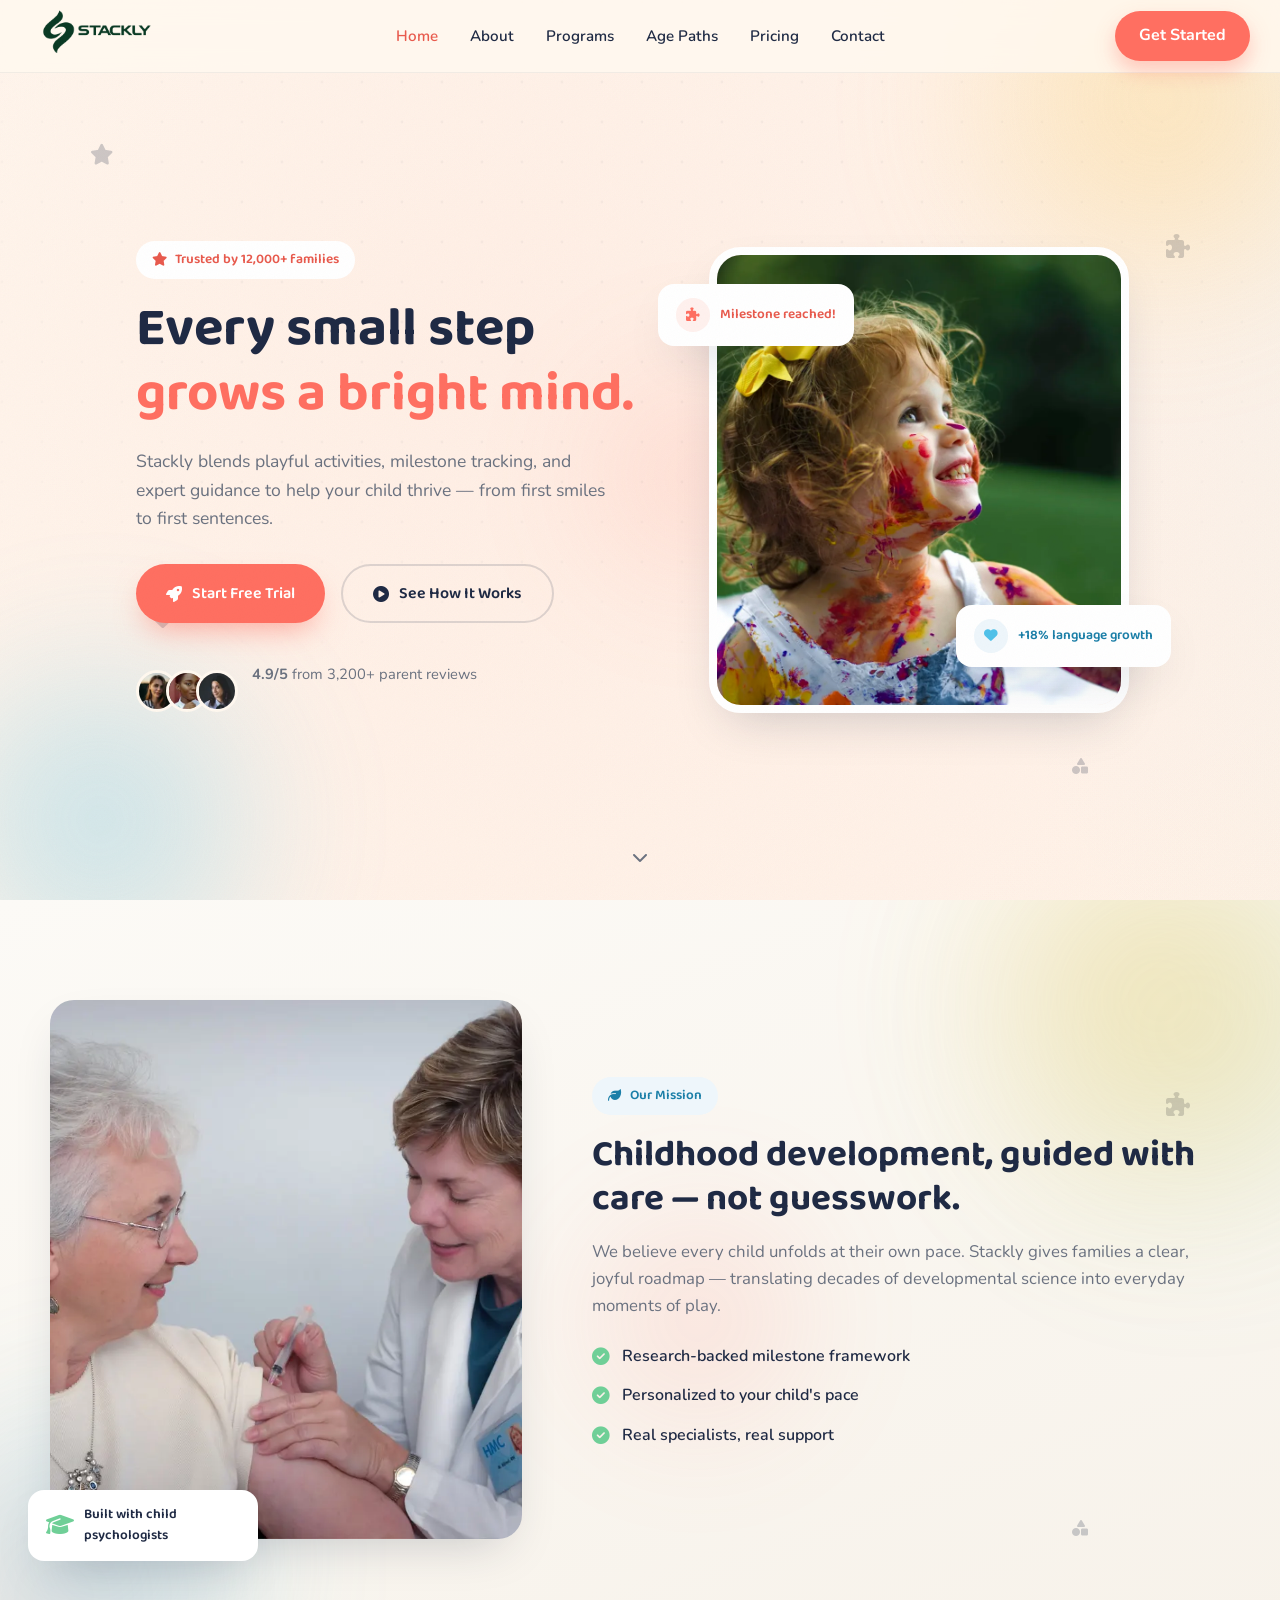
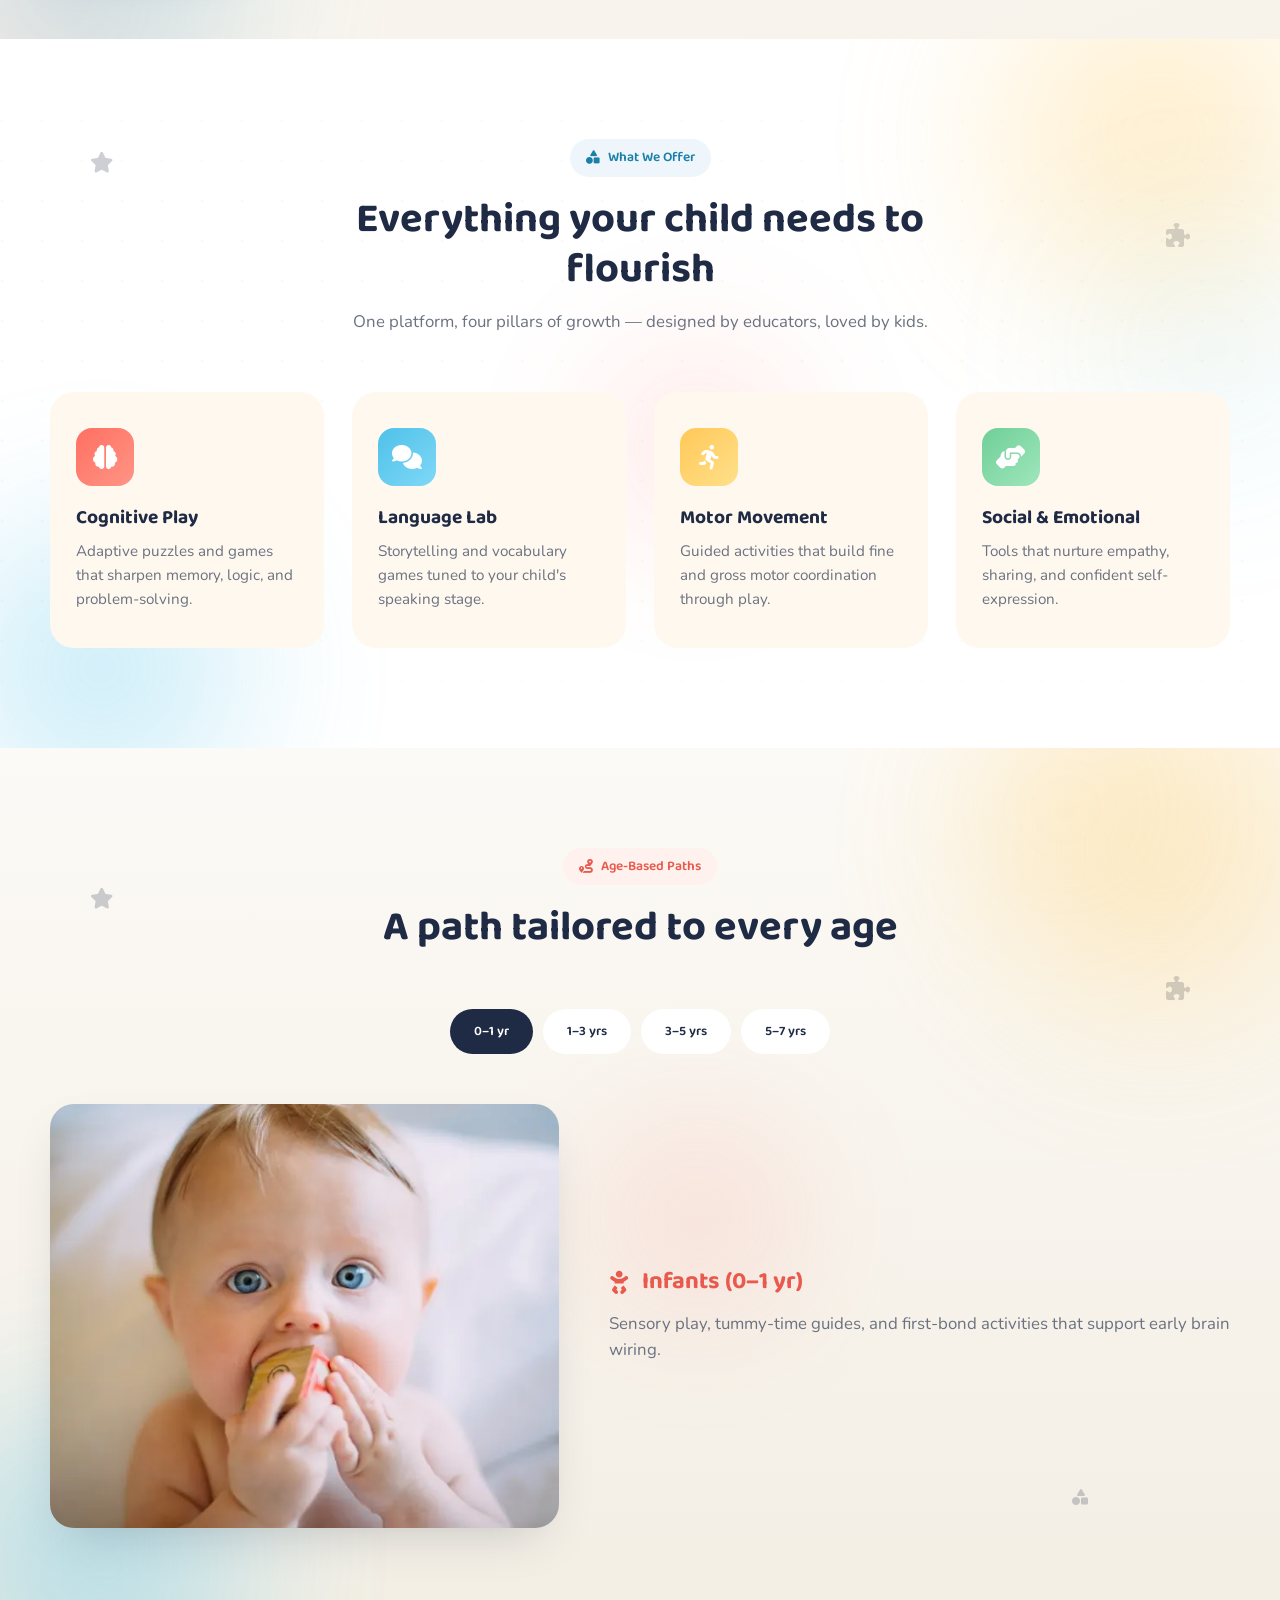
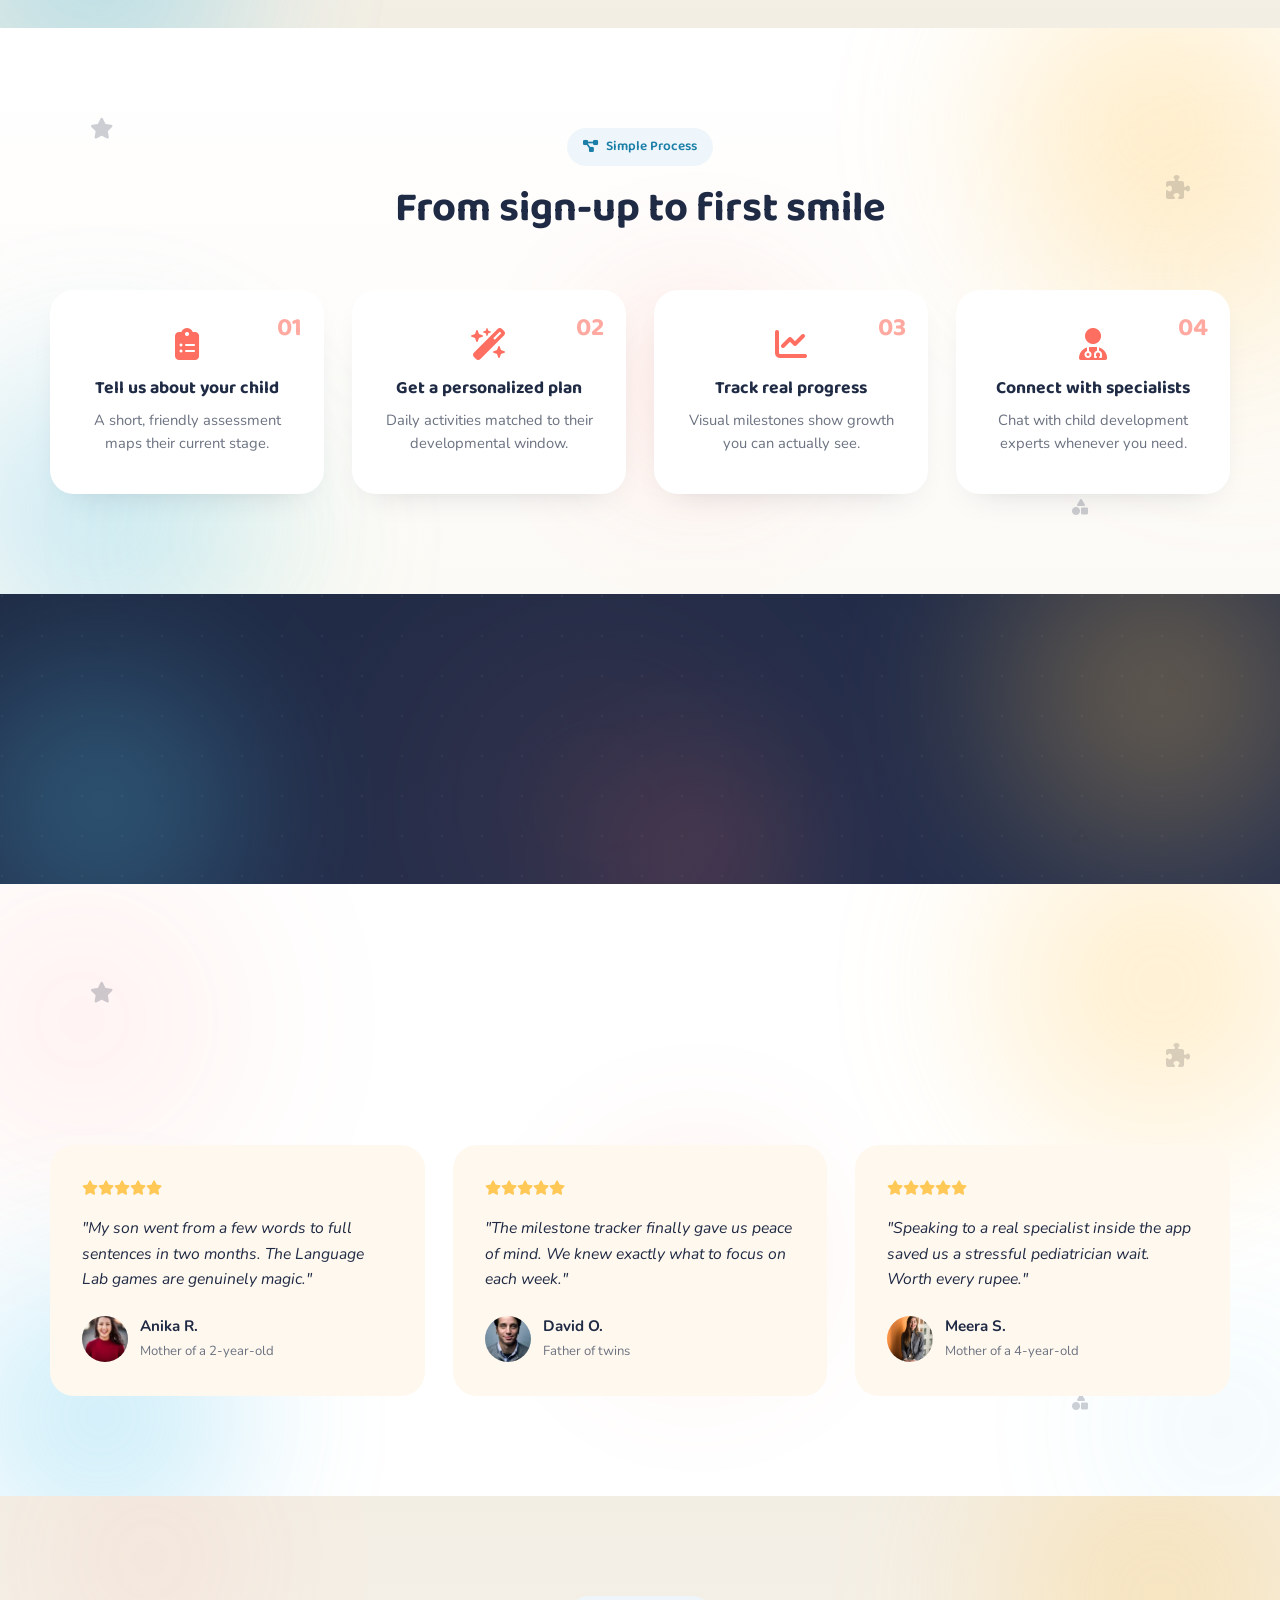
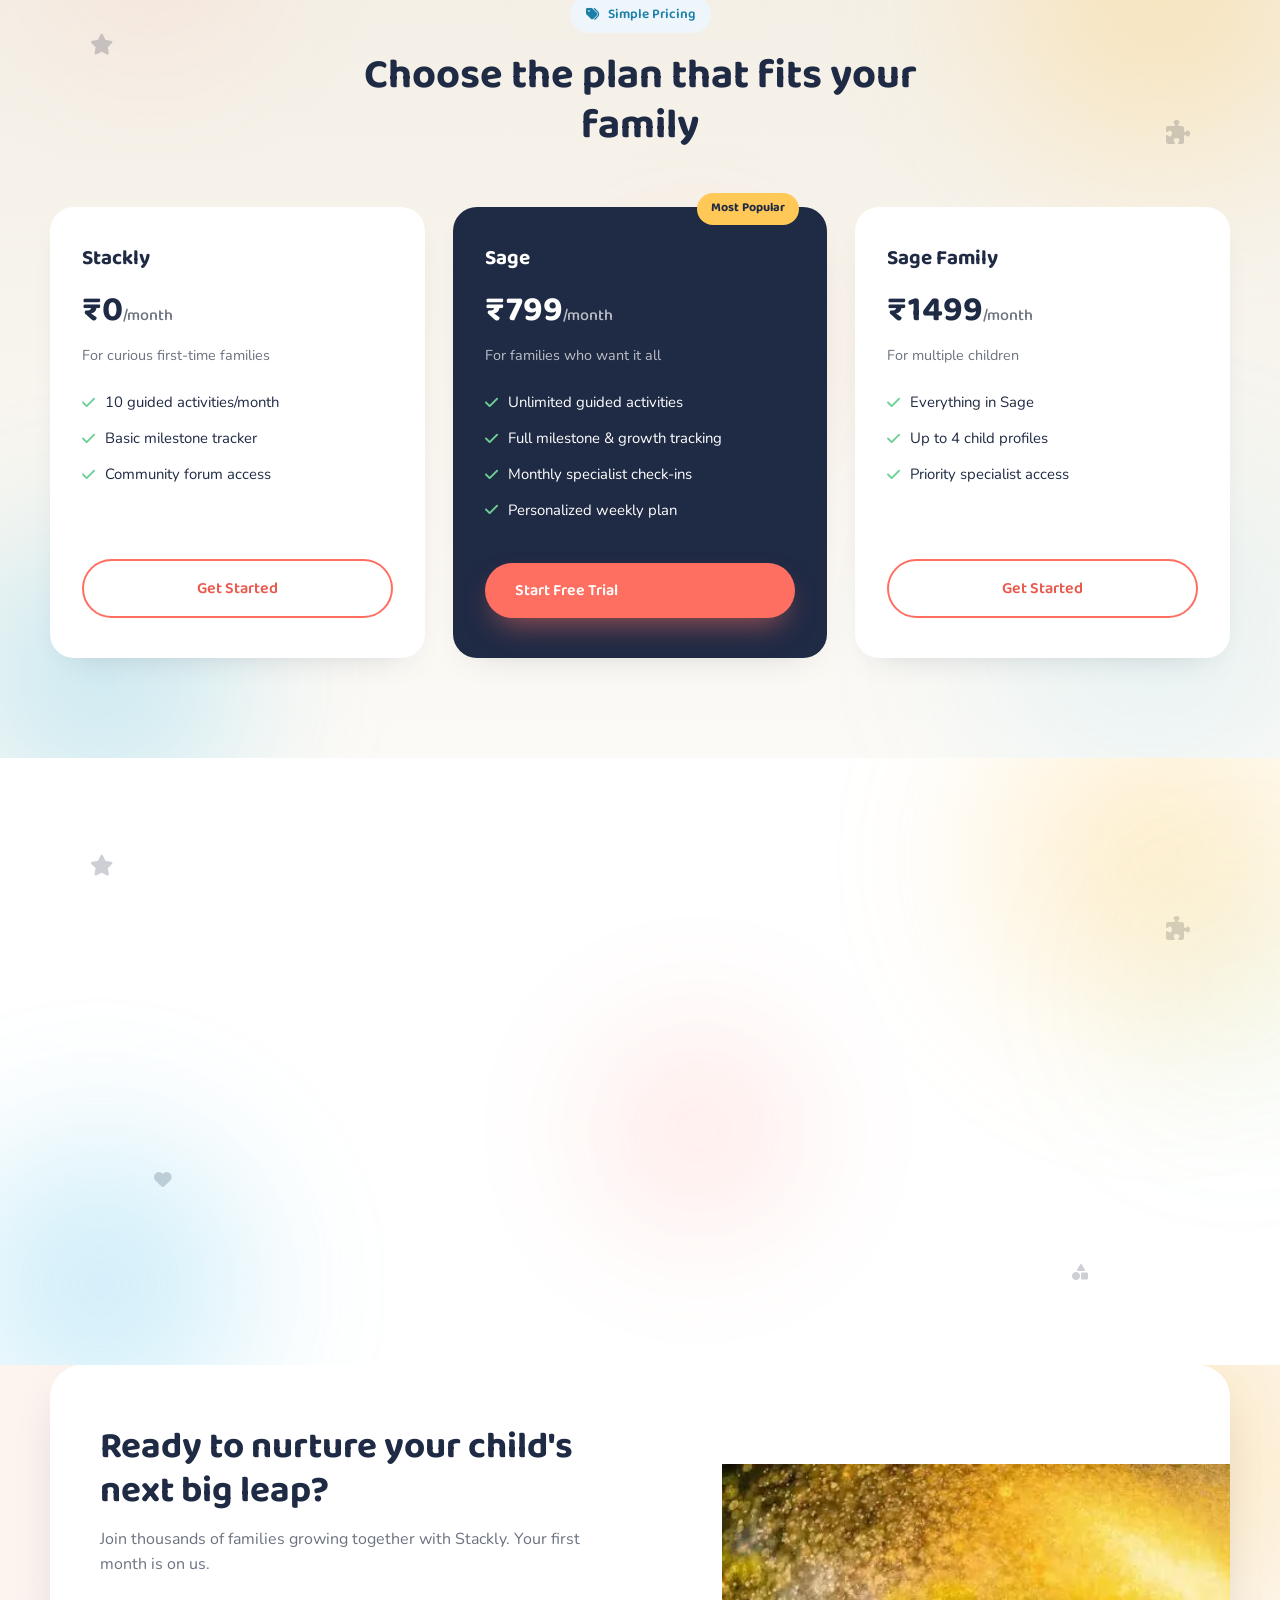
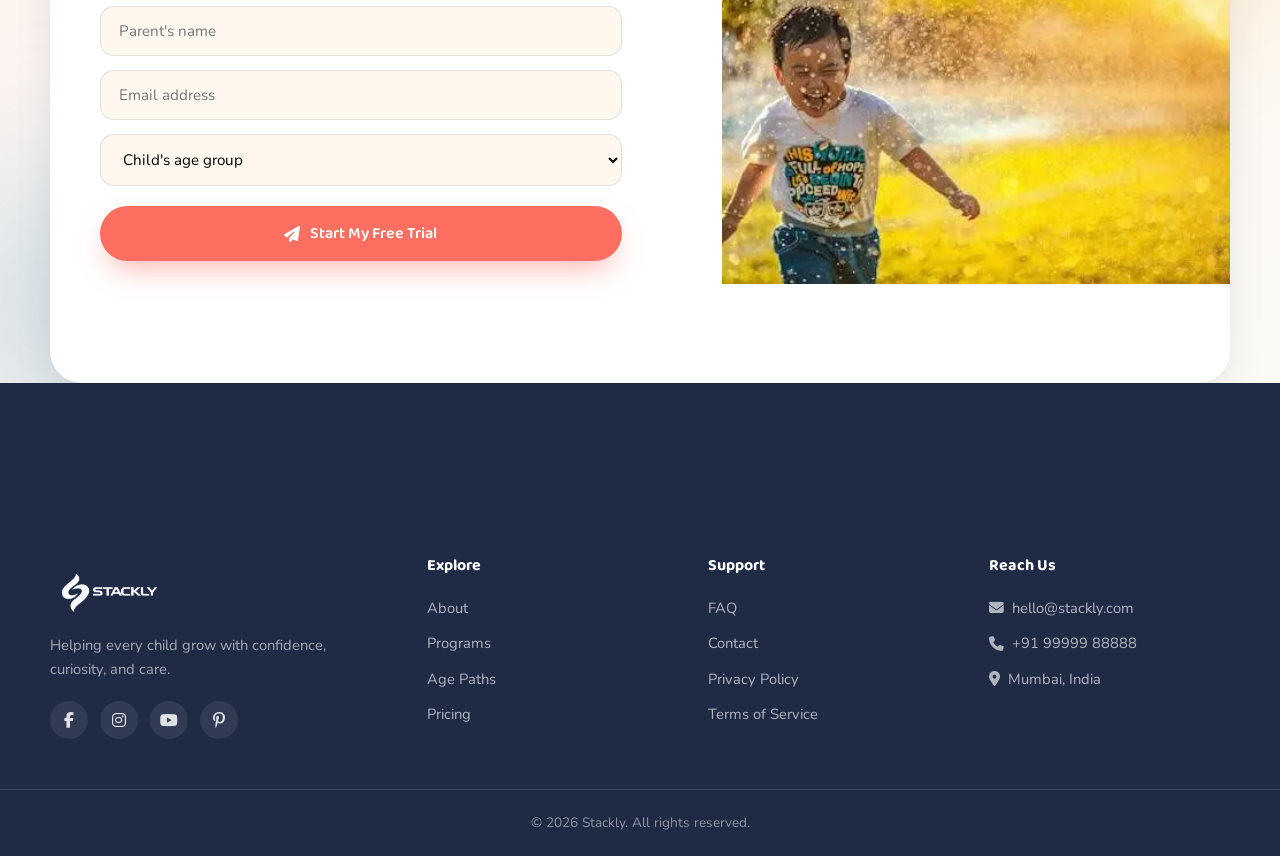
==== commit 2b9a3cd7: "active header" ====
--- a/index.html
+++ b/index.html
@@ -3,7 +3,7 @@
 <head>
 <meta charset="UTF-8">
 <meta name="viewport" content="width=device-width, initial-scale=1.0">
-<title>Sprout & Sage | Child Development Platform</title>
+<title>Stackly | Child Development Platform</title>
 <link rel="preconnect" href="https://fonts.googleapis.com">
 <link href="https://fonts.googleapis.com/css2?family=Baloo+2:wght@500;600;700;800&family=Nunito:wght@400;500;600;700;800&display=swap" rel="stylesheet">
 <link rel="stylesheet" href="https://cdnjs.cloudflare.com/ajax/libs/font-awesome/6.5.1/css/all.min.css">
@@ -26,7 +26,7 @@
         <!-- Navigation -->
        <nav class="nav-links" id="navLinks">
 
-    <a href="index.html">Home</a>
+    <a href="index.html" class="active">Home</a>
     <a href="about.html">About</a>
     <a href="programs.html">Programs</a>
     <a href="ages.html">Age Paths</a>
@@ -69,7 +69,7 @@
     <div class="hero-text" data-animate="fade-up">
       <span class="eyebrow"><i class="fa-solid fa-star"></i> Trusted by 12,000+ families</span>
       <h1>Every small step <br><span class="highlight">grows a bright mind.</span></h1>
-      <p>Sprout &amp; Sage blends playful activities, milestone tracking, and expert guidance to help your child thrive — from first smiles to first sentences.</p>
+      <p>Stackly blends playful activities, milestone tracking, and expert guidance to help your child thrive — from first smiles to first sentences.</p>
       <div class="hero-actions">
         <a href="contact.html" class="btn btn-primary"><i class="fa-solid fa-rocket"></i> Start Free Trial</a>
         <a href="#how" class="btn btn-ghost"><i class="fa-solid fa-circle-play"></i> See How It Works</a>
@@ -109,7 +109,7 @@
     <div class="about-text" data-animate="fade-left">
       <span class="eyebrow eyebrow-dark"><i class="fa-solid fa-leaf"></i> Our Mission</span>
       <h2>Childhood development, guided with care — not guesswork.</h2>
-      <p>We believe every child unfolds at their own pace. Sprout &amp; Sage gives families a clear, joyful roadmap — translating decades of developmental science into everyday moments of play.</p>
+      <p>We believe every child unfolds at their own pace. Stackly gives families a clear, joyful roadmap — translating decades of developmental science into everyday moments of play.</p>
       <ul class="check-list">
         <li><i class="fa-solid fa-circle-check"></i> Research-backed milestone framework</li>
         <li><i class="fa-solid fa-circle-check"></i> Personalized to your child's pace</li>
@@ -343,7 +343,7 @@
     </div>
     <div class="price-grid">
       <div class="price-card" data-animate="fade-up" data-delay="0">
-        <h3>Sprout</h3>
+        <h3>Stackly</h3>
         <p class="price">₹0<span>/month</span></p>
         <p class="price-sub">For curious first-time families</p>
         <ul>
@@ -399,7 +399,7 @@
     </div>
     <div class="faq-list" data-animate="fade-left">
       <div class="faq-item active">
-        <button class="faq-q">What age range does Sprout &amp; Sage support? <i class="fa-solid fa-chevron-down"></i></button>
+        <button class="faq-q">What age range does Stackly support? <i class="fa-solid fa-chevron-down"></i></button>
         <div class="faq-a"><p>We support children from birth through age 7, with content adapted to each developmental stage.</p></div>
       </div>
       <div class="faq-item">
@@ -434,7 +434,7 @@
   <div class="section-inner contact-box" data-animate="fade-up">
     <div class="contact-text">
       <h2>Ready to nurture your child's next big leap?</h2>
-      <p>Join thousands of families growing together with Sprout &amp; Sage. Your first month is on us.</p>
+      <p>Join thousands of families growing together with Stackly. Your first month is on us.</p>
       <form class="contact-form" id="contactForm">
         <input type="text" placeholder="Parent's name" required>
         <input type="email" placeholder="Email address" required>
@@ -488,13 +488,13 @@
     </div>
     <div class="footer-col">
       <h4>Reach Us</h4>
-      <a href="#"><i class="fa-solid fa-envelope"></i> hello@sproutsage.com</a>
+      <a href="#"><i class="fa-solid fa-envelope"></i> hello@stackly.com</a>
       <a href="#"><i class="fa-solid fa-phone"></i> +91 99999 88888</a>
       <a href="#"><i class="fa-solid fa-location-dot"></i> Mumbai, India</a>
     </div>
   </div>
   <div class="footer-bottom">
-    <p>&copy; 2026 Sprout &amp; Sage. All rights reserved.</p>
+    <p>&copy; 2026 Stackly. All rights reserved.</p>
   </div>
 </footer>
 
--- a/style.css
+++ b/style.css
@@ -254,6 +254,15 @@
   font-weight:600;font-size:0.95rem;color:var(--navy);position:relative;padding:6px 0;
   transition:color .25s ease;
 }
+
+/* Active Menu */
+.nav-links a.active{
+    color:var(--coral-dark);
+}
+
+.nav-links a.active::after{
+    width:100%;
+}
 .nav-links a:not(.nav-cta)::after{
   content:'';position:absolute;left:0;bottom:0;height:2px;width:0;background:var(--coral);
   transition:width .3s ease;
